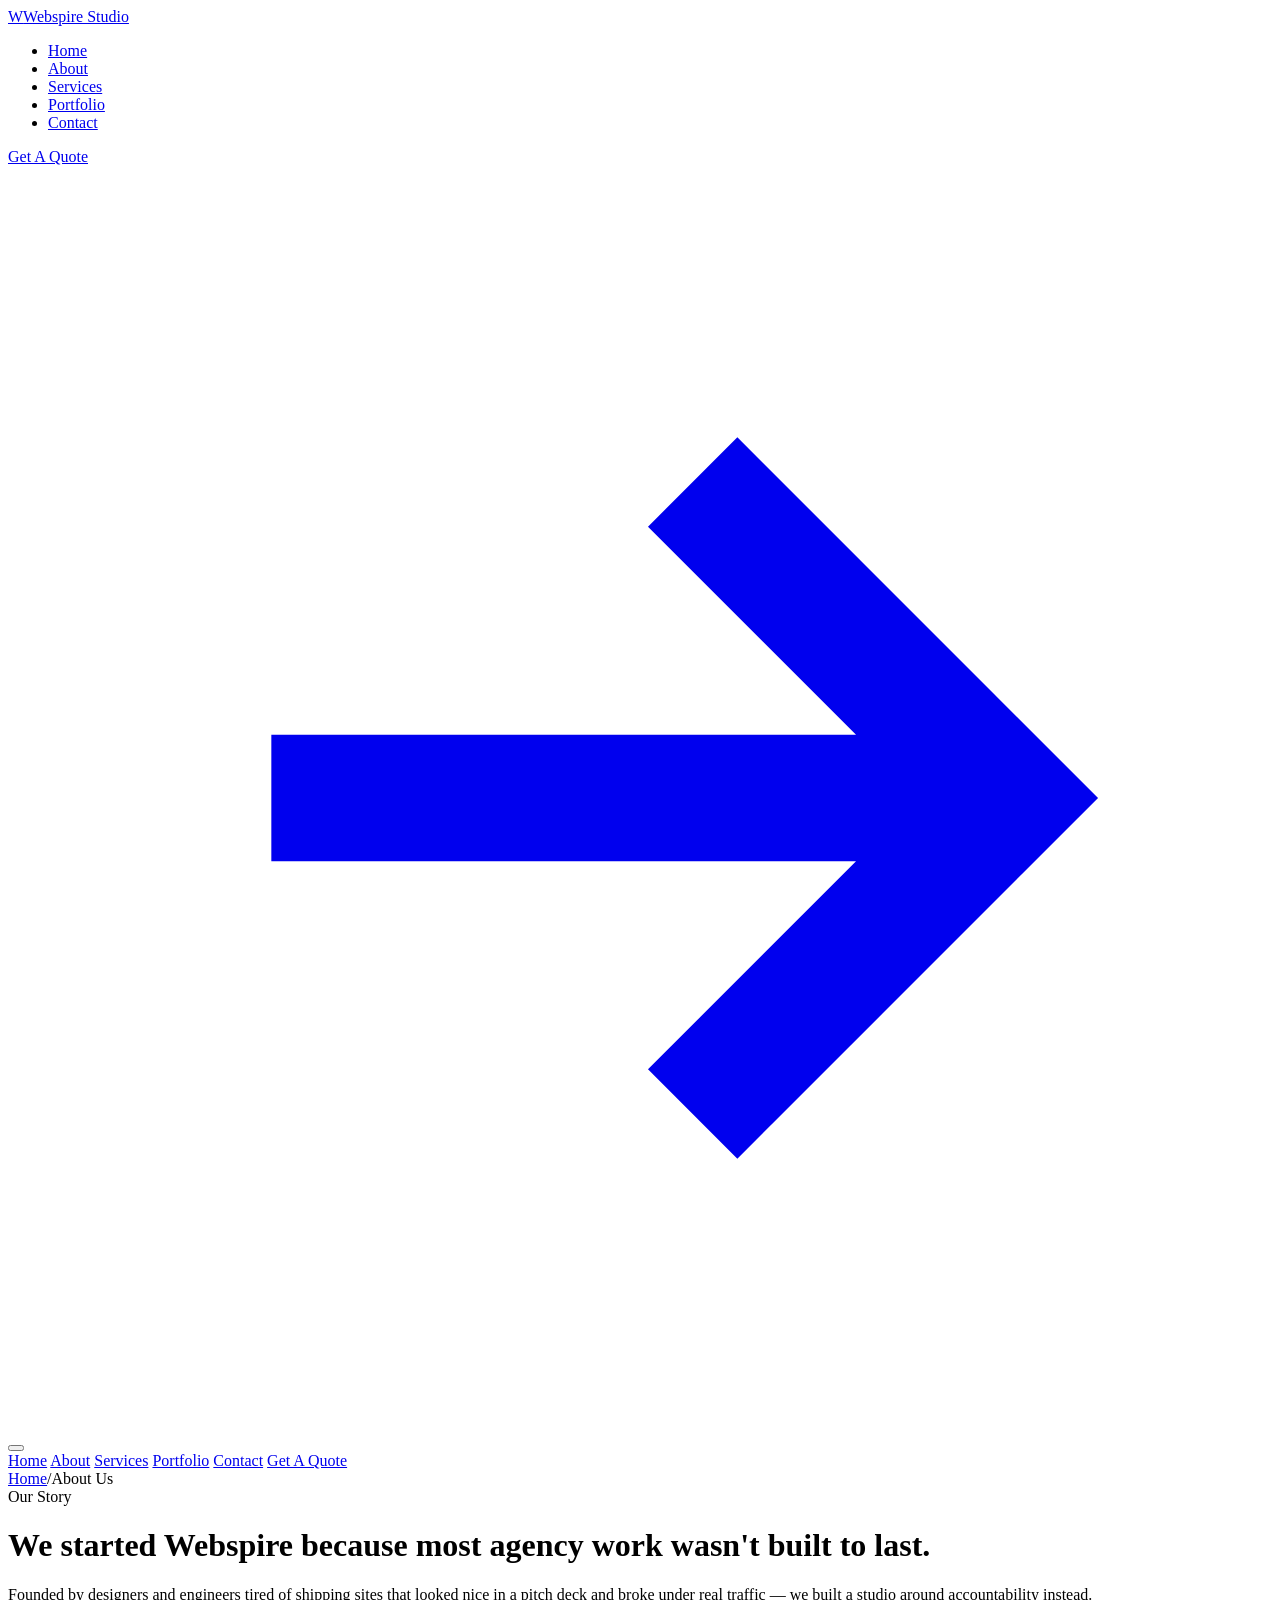
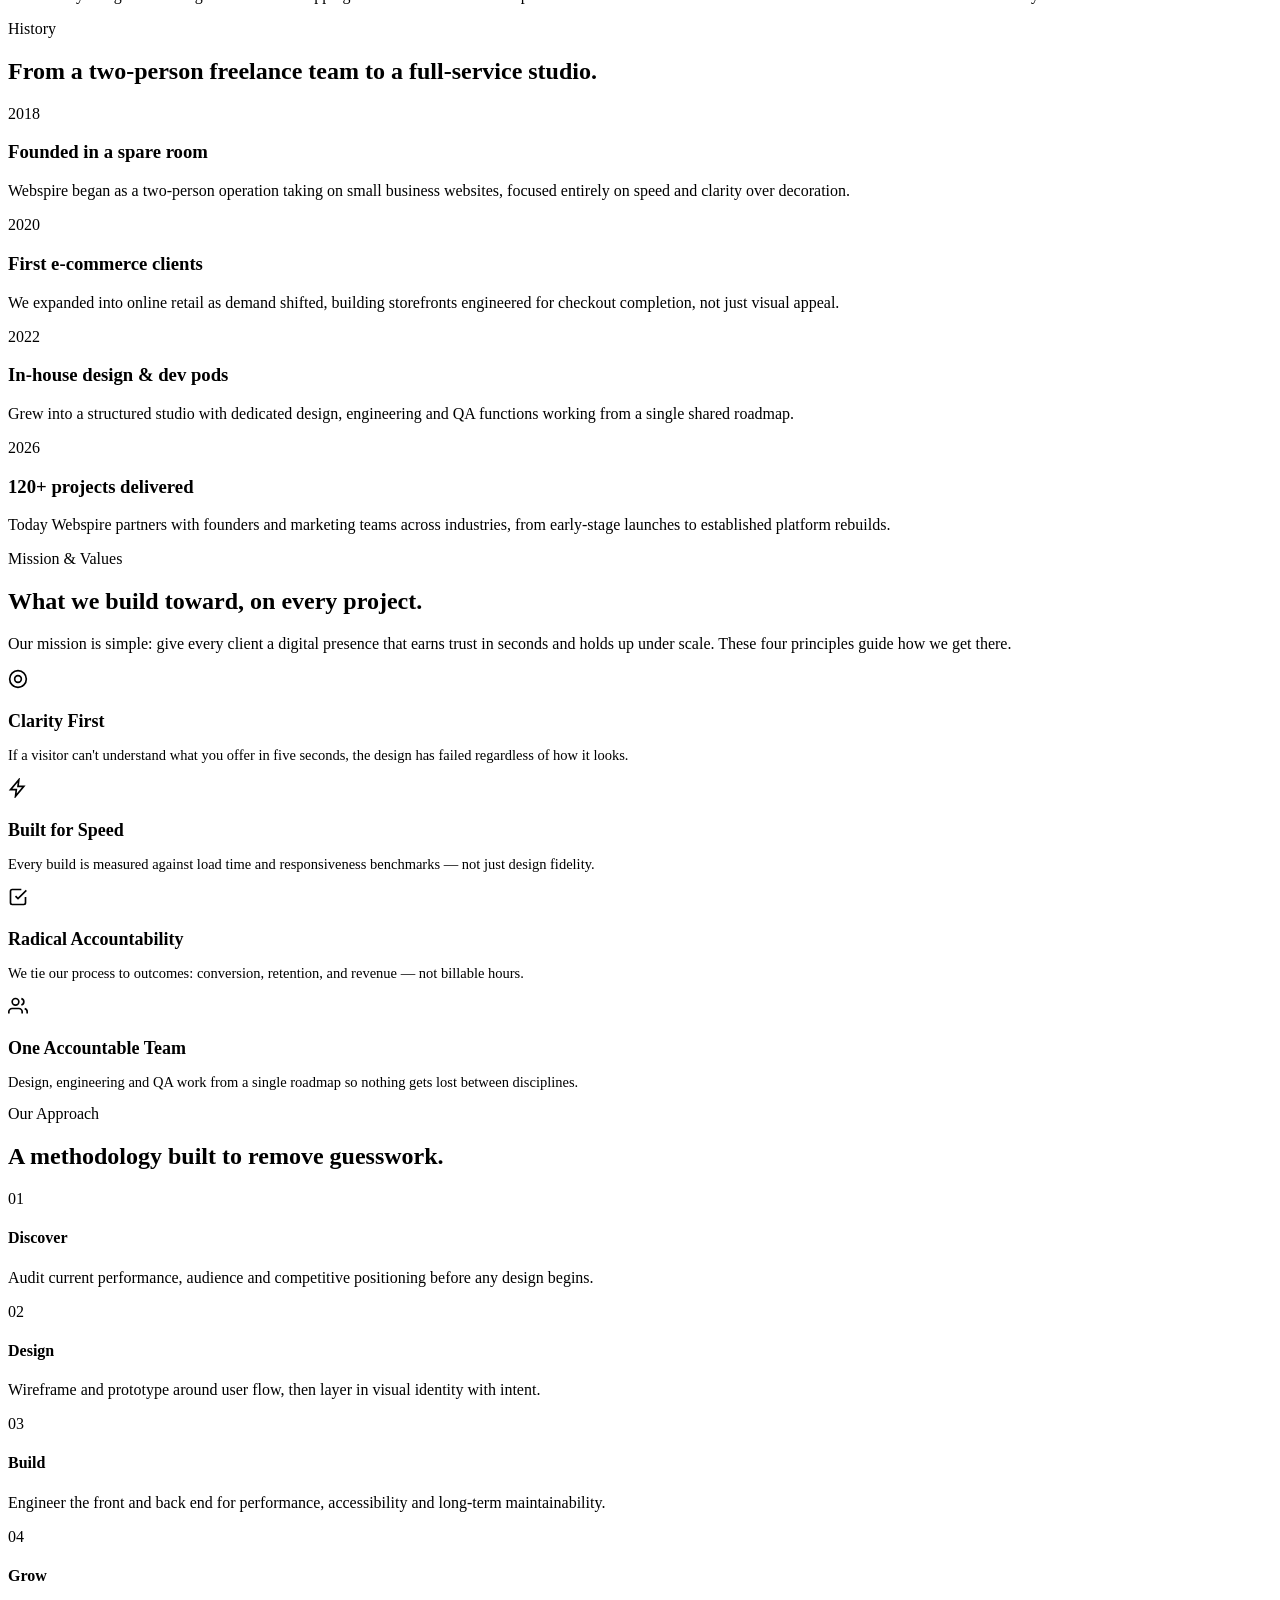
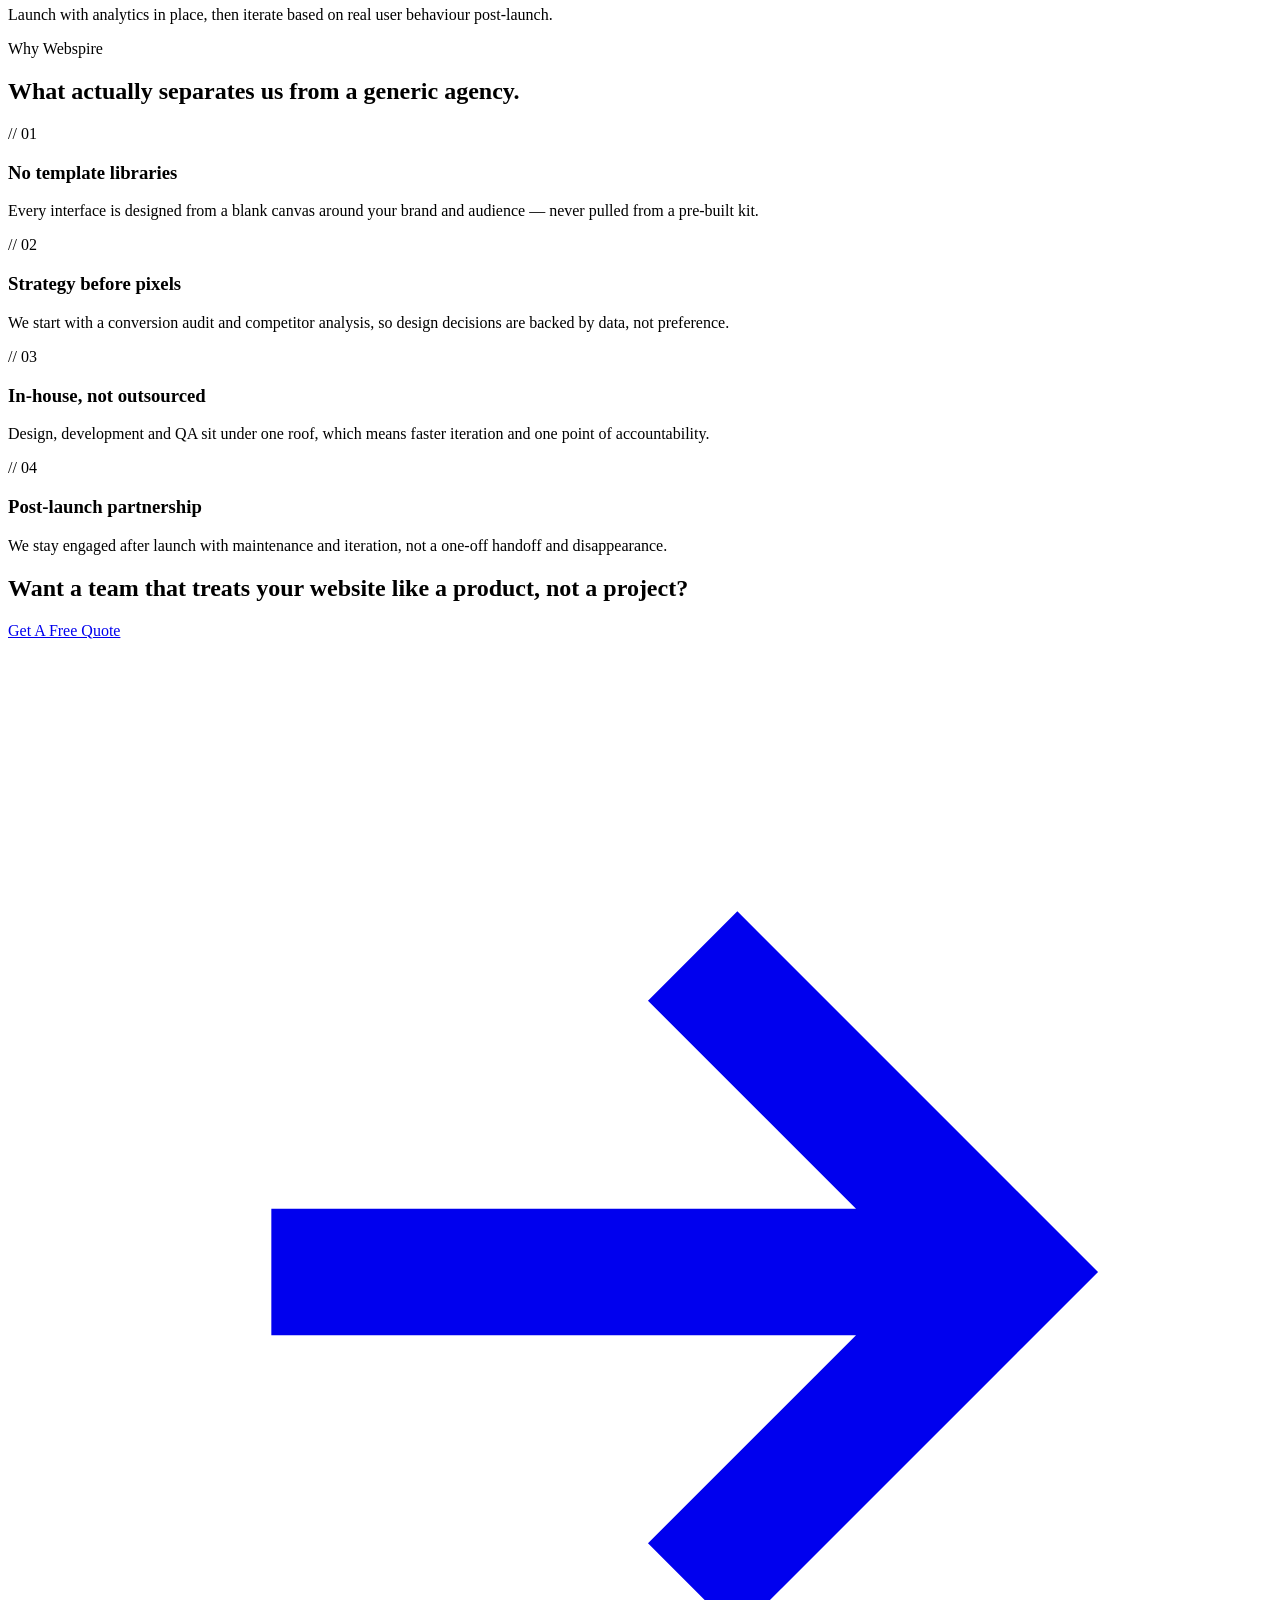
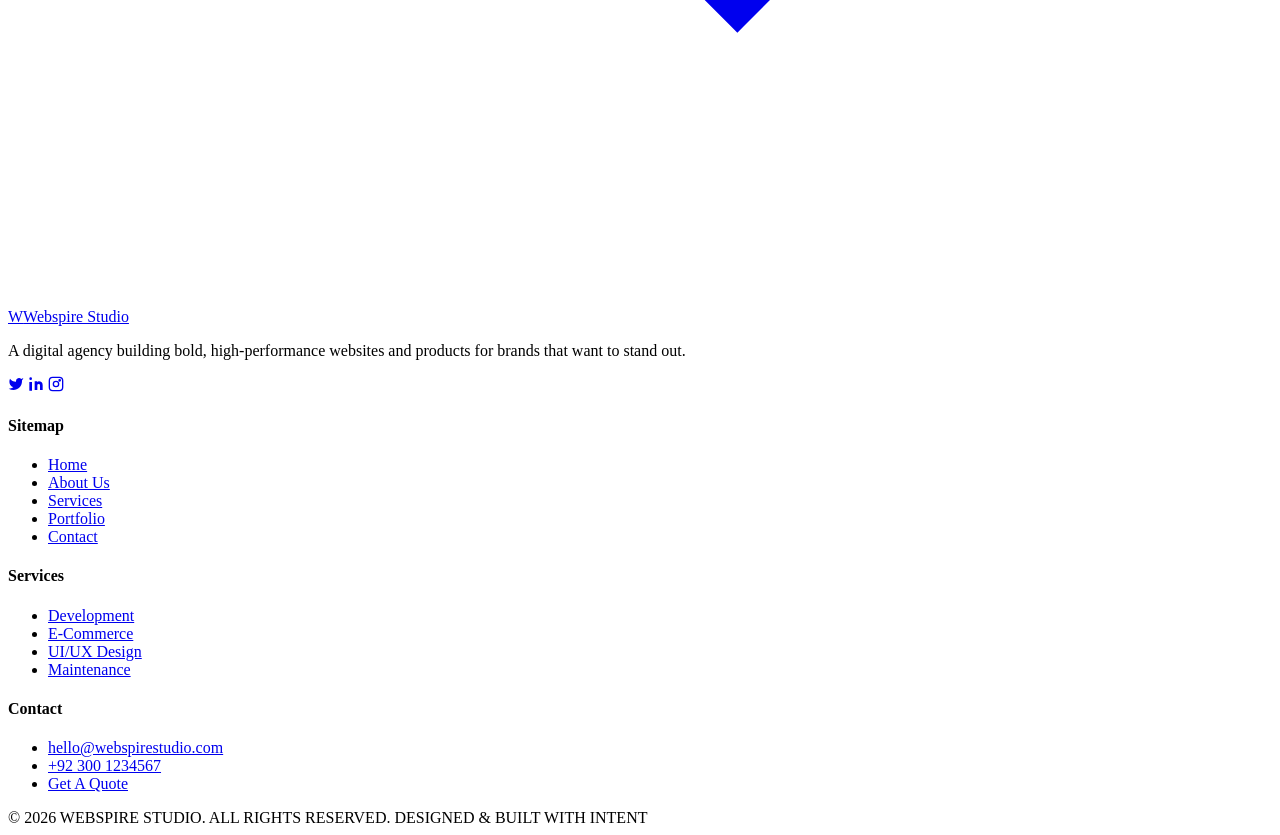
==== about.html @ f2e7e2a7 "Add files via upload" ====
<!DOCTYPE html>
<html lang="en">
<head>
<meta charset="UTF-8">
<meta name="viewport" content="width=device-width, initial-scale=1.0">
<title>About Us — Webspire Studio</title>
<meta name="description" content="Learn about Webspire Studio's story, mission, values and what sets our digital agency apart.">
<link rel="preconnect" href="https://fonts.googleapis.com">
<link rel="preconnect" href="https://fonts.gstatic.com" crossorigin>
<link href="https://fonts.googleapis.com/css2?family=Unbounded:wght@400;500;600;700;800&family=Plus+Jakarta+Sans:wght@400;500;600;700;800&family=Space+Mono:wght@400;700&display=swap" rel="stylesheet">
<link rel="stylesheet" href="assets/style.css">
</head>
<body>
<div class="scroll-progress"></div>

<nav class="nav">
  <div class="container">
    <a href="index.html" class="brand"><span class="mark">W</span>Webspire Studio</a>
    <ul class="nav-links">
      <li><a href="index.html">Home</a></li>
      <li><a href="about.html">About</a></li>
      <li><a href="services.html">Services</a></li>
      <li><a href="portfolio.html">Portfolio</a></li>
      <li><a href="contact.html">Contact</a></li>
    </ul>
    <div class="nav-cta">
      <a href="contact.html" class="btn btn-primary">Get A Quote
        <svg viewBox="0 0 24 24" fill="none" stroke="currentColor" stroke-width="2.4"><path d="M5 12h14M13 6l6 6-6 6"/></svg>
      </a>
      <button class="nav-toggle" aria-label="Menu"><span></span><span></span><span></span></button>
    </div>
  </div>
  <div class="mobile-menu">
    <a href="index.html">Home</a>
    <a href="about.html">About</a>
    <a href="services.html">Services</a>
    <a href="portfolio.html">Portfolio</a>
    <a href="contact.html">Contact</a>
    <a href="contact.html" class="btn btn-primary btn-block">Get A Quote</a>
  </div>
</nav>

<header class="page-hero">
  <div class="grid-bg"></div>
  <div class="container">
    <div class="breadcrumb"><a href="index.html">Home</a><span class="sep">/</span><span class="cur">About Us</span></div>
    <span class="eyebrow">Our Story</span>
    <h1>We started Webspire because most agency work wasn't built to last.</h1>
    <p class="lede">Founded by designers and engineers tired of shipping sites that looked nice in a pitch deck and broke under real traffic — we built a studio around accountability instead.</p>
  </div>
</header>

<!-- History -->
<section>
  <div class="container">
    <div class="section-head reveal">
      <span class="eyebrow">History</span>
      <h2>From a two-person freelance team to a full-service studio.</h2>
    </div>
    <div class="timeline">
      <div class="tl-item reveal">
        <div class="tl-year">2018</div>
        <div><h3>Founded in a spare room</h3><p>Webspire began as a two-person operation taking on small business websites, focused entirely on speed and clarity over decoration.</p></div>
      </div>
      <div class="tl-item reveal">
        <div class="tl-year">2020</div>
        <div><h3>First e-commerce clients</h3><p>We expanded into online retail as demand shifted, building storefronts engineered for checkout completion, not just visual appeal.</p></div>
      </div>
      <div class="tl-item reveal">
        <div class="tl-year">2022</div>
        <div><h3>In-house design & dev pods</h3><p>Grew into a structured studio with dedicated design, engineering and QA functions working from a single shared roadmap.</p></div>
      </div>
      <div class="tl-item reveal">
        <div class="tl-year">2026</div>
        <div><h3>120+ projects delivered</h3><p>Today Webspire partners with founders and marketing teams across industries, from early-stage launches to established platform rebuilds.</p></div>
      </div>
    </div>
  </div>
</section>

<!-- Mission & values -->
<section style="background:var(--void);border-top:1px solid var(--line);border-bottom:1px solid var(--line);">
  <div class="container">
    <div class="section-head reveal">
      <span class="eyebrow">Mission &amp; Values</span>
      <h2>What we build toward, on every project.</h2>
      <p>Our mission is simple: give every client a digital presence that earns trust in seconds and holds up under scale. These four principles guide how we get there.</p>
    </div>
    <div class="value-row reveal-stagger">
      <div class="value-card reveal" style="--i:0">
        <div class="feature-icon"><svg width="20" height="20" viewBox="0 0 24 24" fill="none" stroke="currentColor" stroke-width="2"><circle cx="12" cy="12" r="10"/><circle cx="12" cy="12" r="4"/></svg></div>
        <h3 style="font-size:18px;margin-bottom:10px;">Clarity First</h3>
        <p style="color:var(--mist);font-size:14.5px;">If a visitor can't understand what you offer in five seconds, the design has failed regardless of how it looks.</p>
      </div>
      <div class="value-card reveal" style="--i:1">
        <div class="feature-icon"><svg width="20" height="20" viewBox="0 0 24 24" fill="none" stroke="currentColor" stroke-width="2"><path d="M13 2L3 14h7l-1 8 10-12h-7l1-8z"/></svg></div>
        <h3 style="font-size:18px;margin-bottom:10px;">Built for Speed</h3>
        <p style="color:var(--mist);font-size:14.5px;">Every build is measured against load time and responsiveness benchmarks — not just design fidelity.</p>
      </div>
      <div class="value-card reveal" style="--i:2">
        <div class="feature-icon"><svg width="20" height="20" viewBox="0 0 24 24" fill="none" stroke="currentColor" stroke-width="2"><path d="M9 11l3 3L22 4"/><path d="M21 12v7a2 2 0 01-2 2H5a2 2 0 01-2-2V5a2 2 0 012-2h11"/></svg></div>
        <h3 style="font-size:18px;margin-bottom:10px;">Radical Accountability</h3>
        <p style="color:var(--mist);font-size:14.5px;">We tie our process to outcomes: conversion, retention, and revenue — not billable hours.</p>
      </div>
      <div class="value-card reveal" style="--i:3">
        <div class="feature-icon"><svg width="20" height="20" viewBox="0 0 24 24" fill="none" stroke="currentColor" stroke-width="2"><path d="M17 21v-2a4 4 0 00-4-4H5a4 4 0 00-4 4v2"/><circle cx="9" cy="7" r="4"/><path d="M23 21v-2a4 4 0 00-3-3.87M16 3.13a4 4 0 010 7.75"/></svg></div>
        <h3 style="font-size:18px;margin-bottom:10px;">One Accountable Team</h3>
        <p style="color:var(--mist);font-size:14.5px;">Design, engineering and QA work from a single roadmap so nothing gets lost between disciplines.</p>
      </div>
    </div>
  </div>
</section>

<!-- Working approach -->
<section>
  <div class="container">
    <div class="section-head reveal">
      <span class="eyebrow">Our Approach</span>
      <h2>A methodology built to remove guesswork.</h2>
    </div>
    <div class="process-row reveal-stagger">
      <div class="process-cell reveal" style="--i:0"><span class="num">01</span><h4>Discover</h4><p>Audit current performance, audience and competitive positioning before any design begins.</p></div>
      <div class="process-cell reveal" style="--i:1"><span class="num">02</span><h4>Design</h4><p>Wireframe and prototype around user flow, then layer in visual identity with intent.</p></div>
      <div class="process-cell reveal" style="--i:2"><span class="num">03</span><h4>Build</h4><p>Engineer the front and back end for performance, accessibility and long-term maintainability.</p></div>
      <div class="process-cell reveal" style="--i:3"><span class="num">04</span><h4>Grow</h4><p>Launch with analytics in place, then iterate based on real user behaviour post-launch.</p></div>
    </div>
  </div>
</section>

<!-- USPs -->
<section style="background:var(--void);border-top:1px solid var(--line);">
  <div class="container">
    <div class="section-head reveal">
      <span class="eyebrow">Why Webspire</span>
      <h2>What actually separates us from a generic agency.</h2>
    </div>
    <div class="usp-row reveal">
      <div class="usp-cell"><span class="num mono">// 01</span><h3>No template libraries</h3><p>Every interface is designed from a blank canvas around your brand and audience — never pulled from a pre-built kit.</p></div>
      <div class="usp-cell"><span class="num mono">// 02</span><h3>Strategy before pixels</h3><p>We start with a conversion audit and competitor analysis, so design decisions are backed by data, not preference.</p></div>
      <div class="usp-cell"><span class="num mono">// 03</span><h3>In-house, not outsourced</h3><p>Design, development and QA sit under one roof, which means faster iteration and one point of accountability.</p></div>
      <div class="usp-cell"><span class="num mono">// 04</span><h3>Post-launch partnership</h3><p>We stay engaged after launch with maintenance and iteration, not a one-off handoff and disappearance.</p></div>
    </div>
  </div>
</section>

<!-- CTA -->
<section class="cta-band">
  <div class="grid-bg"></div>
  <div class="container cta-inner">
    <h2>Want a team that treats your website like a product, not a project?</h2>
    <a href="contact.html" class="btn btn-dark">Get A Free Quote
      <svg viewBox="0 0 24 24" fill="none" stroke="currentColor" stroke-width="2.4"><path d="M5 12h14M13 6l6 6-6 6"/></svg>
    </a>
  </div>
</section>

<footer>
  <div class="container">
    <div class="footer-top">
      <div class="footer-brand">
        <a href="index.html" class="brand"><span class="mark">W</span>Webspire Studio</a>
        <p>A digital agency building bold, high-performance websites and products for brands that want to stand out.</p>
        <div class="footer-social">
          <a href="#" aria-label="Twitter"><svg width="16" height="16" viewBox="0 0 24 24" fill="currentColor"><path d="M23 3a10.9 10.9 0 01-3.14 1.53 4.48 4.48 0 00-7.86 3v1A10.66 10.66 0 013 4s-4 9 5 13a11.64 11.64 0 01-7 2c9 5 20 0 20-11.5a4.5 4.5 0 00-.08-.83A7.72 7.72 0 0023 3z"/></svg></a>
          <a href="#" aria-label="LinkedIn"><svg width="16" height="16" viewBox="0 0 24 24" fill="currentColor"><path d="M16 8a6 6 0 016 6v7h-4v-7a2 2 0 00-2-2 2 2 0 00-2 2v7h-4V8h4v1.5A5 5 0 0116 8zM2 9h4v13H2zM4 6a2 2 0 100-4 2 2 0 000 4z"/></svg></a>
          <a href="#" aria-label="Instagram"><svg width="16" height="16" viewBox="0 0 24 24" fill="none" stroke="currentColor" stroke-width="2"><rect x="2" y="2" width="20" height="20" rx="5"/><circle cx="12" cy="12" r="4"/><circle cx="17.5" cy="6.5" r="1"/></svg></a>
        </div>
      </div>
      <div class="footer-col">
        <h4>Sitemap</h4>
        <ul>
          <li><a href="index.html">Home</a></li>
          <li><a href="about.html">About Us</a></li>
          <li><a href="services.html">Services</a></li>
          <li><a href="portfolio.html">Portfolio</a></li>
          <li><a href="contact.html">Contact</a></li>
        </ul>
      </div>
      <div class="footer-col">
        <h4>Services</h4>
        <ul>
          <li><a href="services.html">Development</a></li>
          <li><a href="services.html">E-Commerce</a></li>
          <li><a href="services.html">UI/UX Design</a></li>
          <li><a href="services.html">Maintenance</a></li>
        </ul>
      </div>
      <div class="footer-col">
        <h4>Contact</h4>
        <ul>
          <li><a href="mailto:hello@webspirestudio.com">hello@webspirestudio.com</a></li>
          <li><a href="tel:+923001234567">+92 300 1234567</a></li>
          <li><a href="contact.html">Get A Quote</a></li>
        </ul>
      </div>
    </div>
    <div class="footer-bottom">
      <span>© 2026 WEBSPIRE STUDIO. ALL RIGHTS RESERVED.</span>
      <span>DESIGNED &amp; BUILT WITH INTENT</span>
    </div>
  </div>
</footer>

<script src="assets/main.js"></script>
</body>
</html>
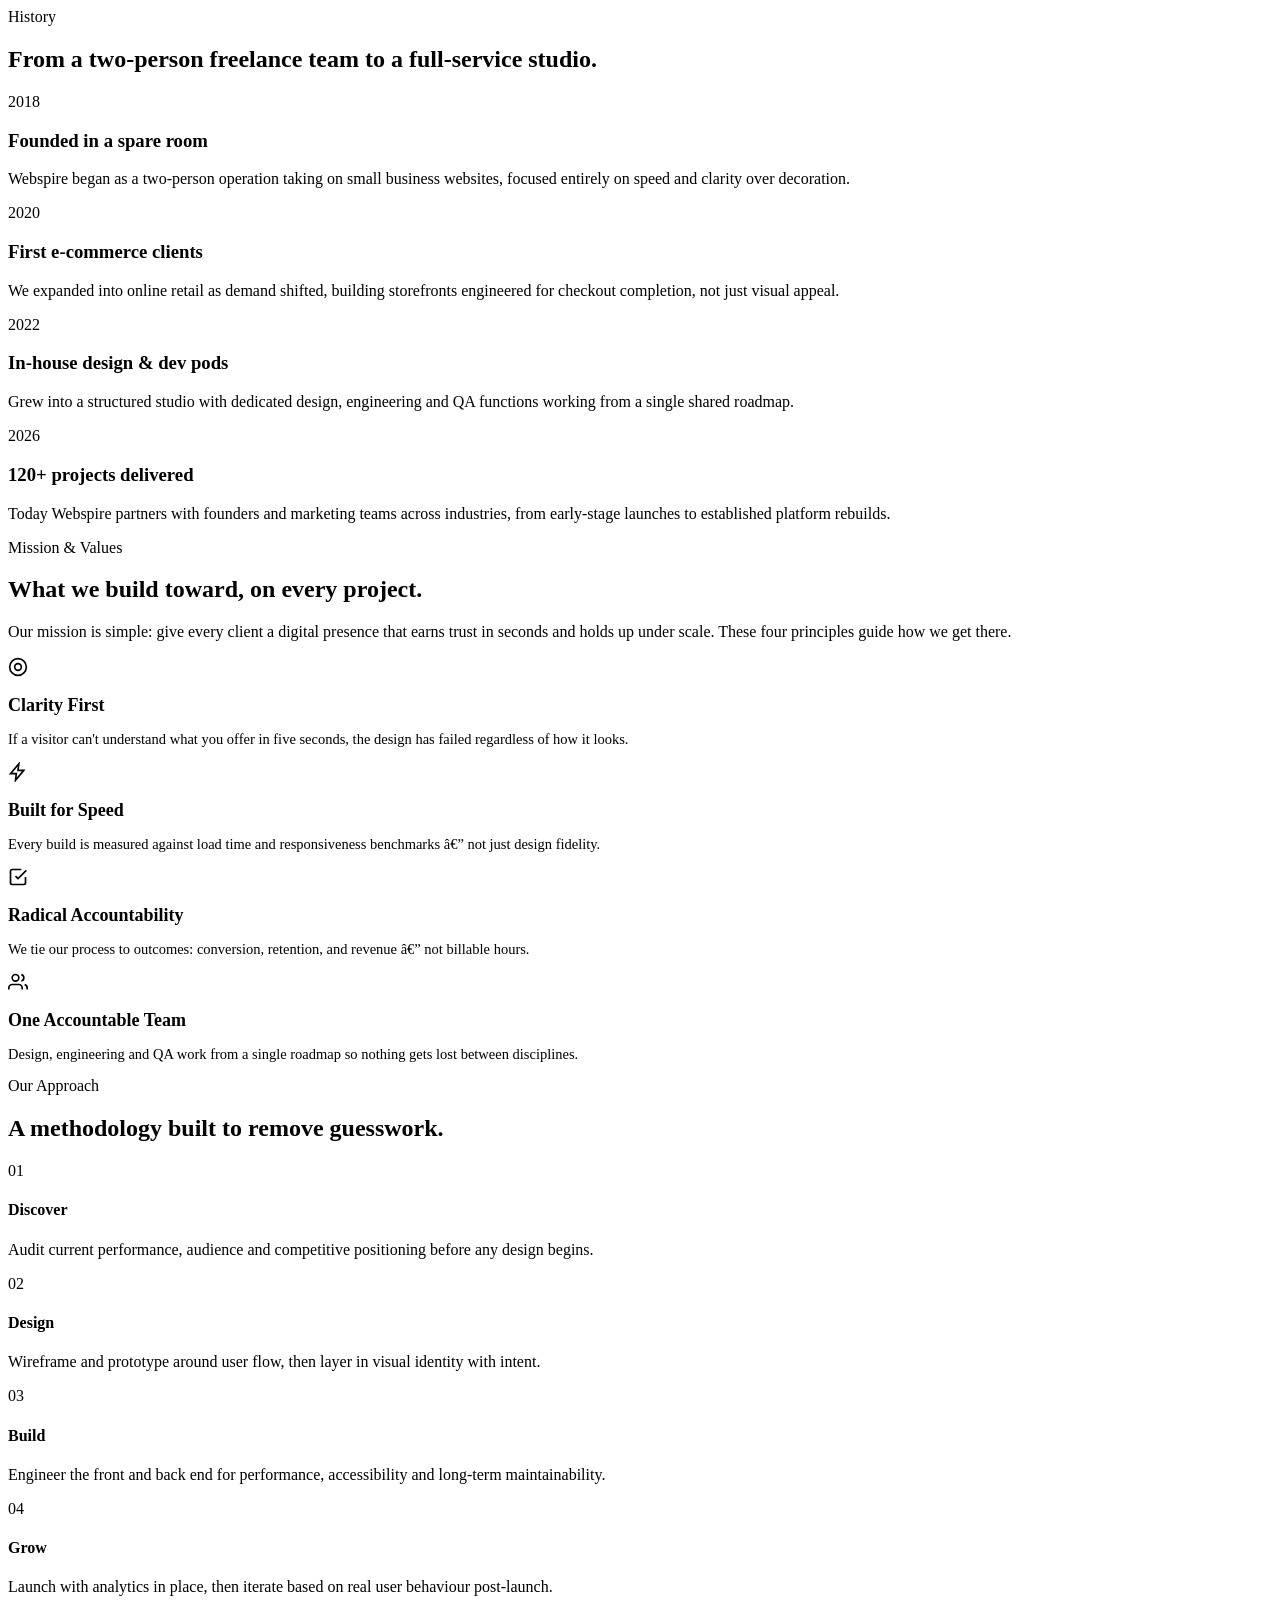
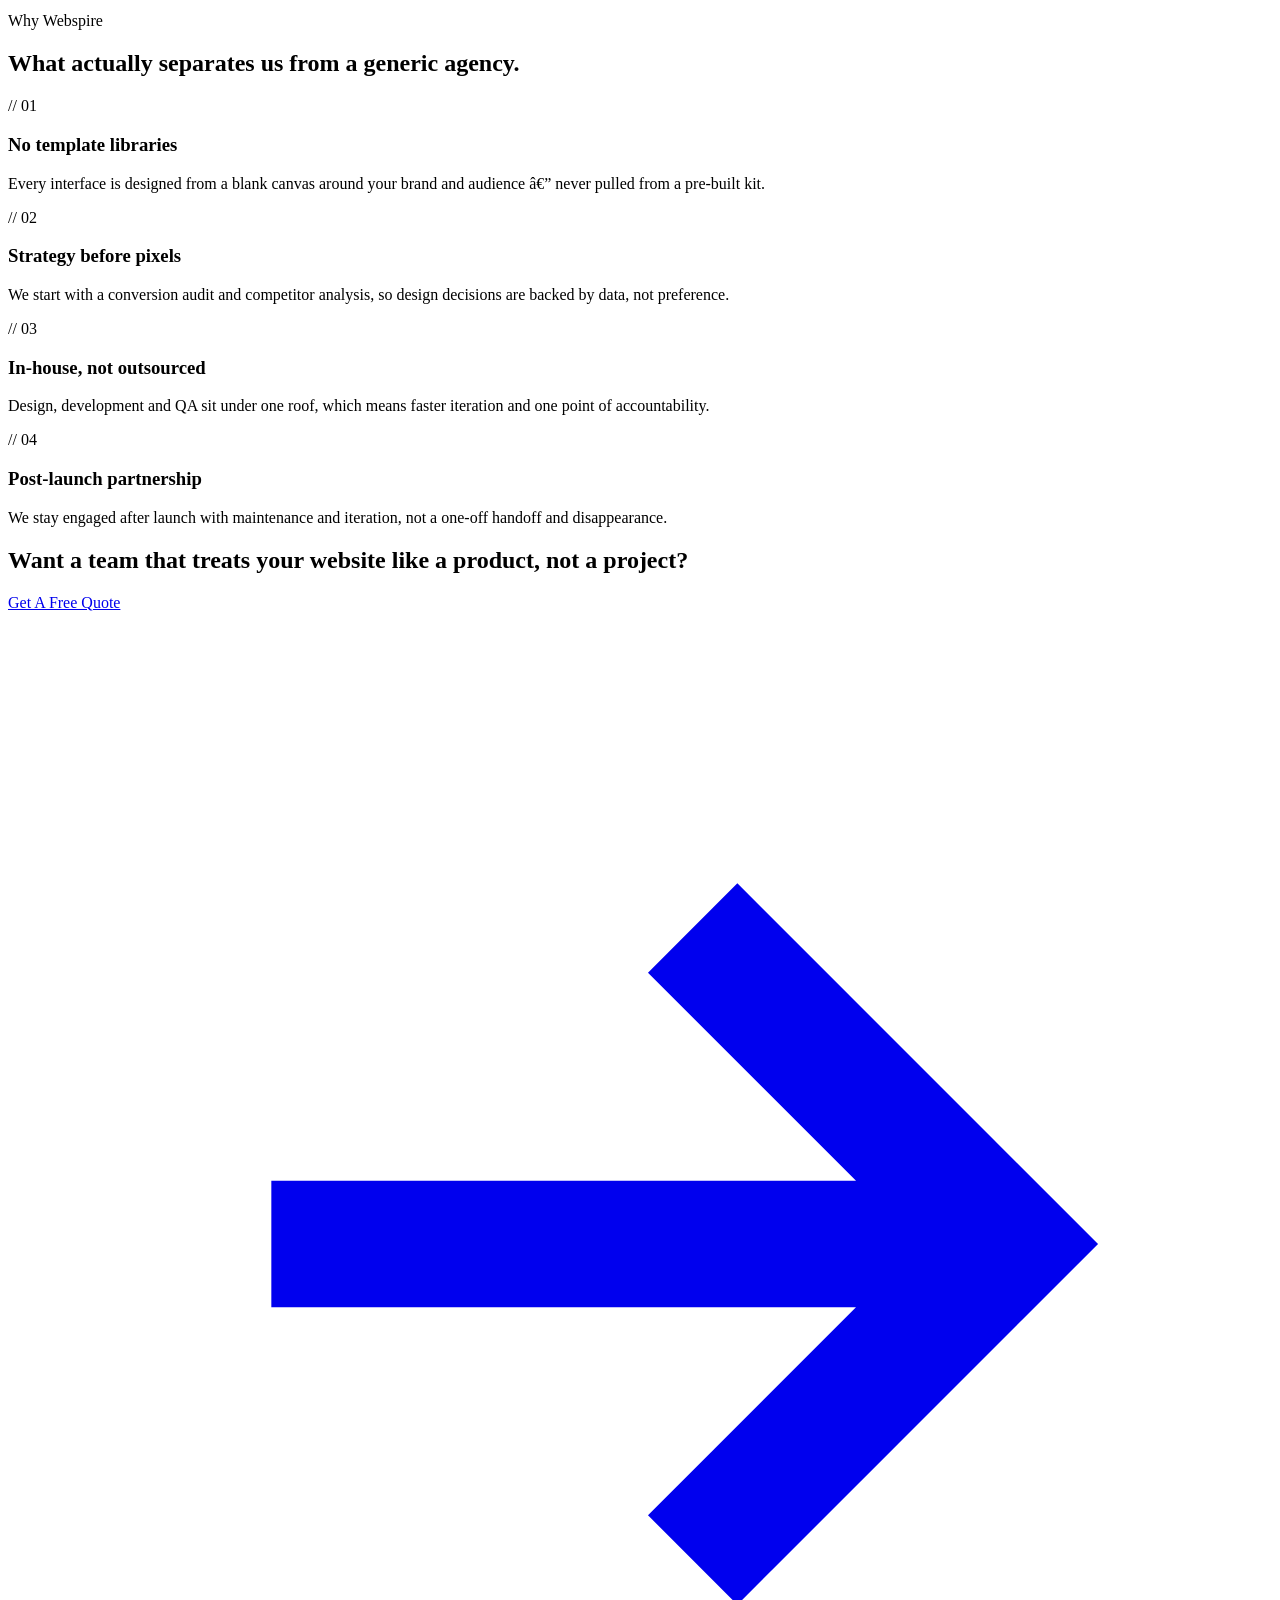
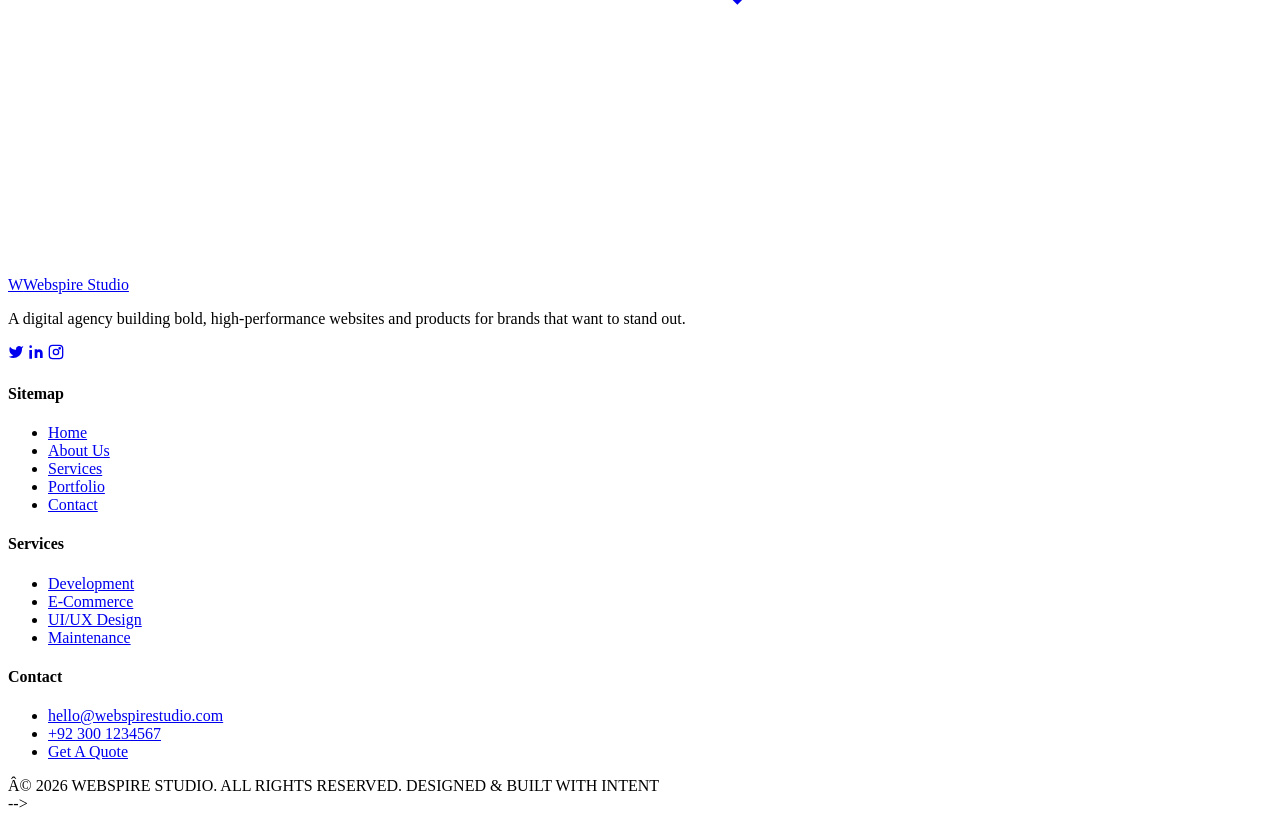
==== commit 12e757b3: "Comment out DOCTYPE declaration in about.html" ====
--- a/about.html
+++ b/about.html
@@ -1,4 +1,4 @@
-<!DOCTYPE html>
+<!-- <!DOCTYPE html>
 <html lang="en">
 <head>
 <meta charset="UTF-8">
@@ -203,4 +203,4 @@
 
 <script src="assets/main.js"></script>
 </body>
-</html>+</html> -->
--- a/assets/style.css
+++ b/assets/style.css
@@ -0,0 +1,575 @@
+/* =========================================================
+   WEBSPIRE STUDIO — Design tokens v2
+   Palette: Black #111111 / Dark Gray #2D2D2D / Lime #A3E635 / White / Light Gray #F5F5F5
+   Direction: glass surfaces, ambient glow, restrained premium motion
+   Type: Unbounded (display) + Plus Jakarta Sans (body) + Space Mono (utility)
+   ========================================================= */
+:root{
+  --void:#0a0a0b;
+  --ink:#111111;
+  --charcoal:#2d2d2d;
+  --charcoal-2:#1b1b1c;
+  --lime:#a3e635;
+  --lime-dim:#87c22a;
+  --lime-glow:rgba(163,230,53,.45);
+  --white:#ffffff;
+  --fog:#f5f5f5;
+
+  --mist:rgba(245,245,245,.62);
+  --mist-dim:rgba(245,245,245,.36);
+  --line:rgba(245,245,245,.09);
+  --line-strong:rgba(245,245,245,.18);
+
+  --glass:rgba(245,245,245,.045);
+  --glass-hover:rgba(245,245,245,.075);
+  --glass-border:rgba(245,245,245,.12);
+  --glass-border-hover:rgba(245,245,245,.22);
+  --blur:blur(18px);
+
+  --font-display:'Unbounded', 'Sora', sans-serif;
+  --font-body:'Plus Jakarta Sans', sans-serif;
+  --font-mono:'Space Mono', monospace;
+
+  --container:min(1760px, 94vw);
+  --ease:cubic-bezier(.16,.84,.44,1);
+  --ease-spring:cubic-bezier(.34,1.56,.64,1);
+}
+
+*,*::before,*::after{box-sizing:border-box;}
+html{scroll-behavior:smooth;max-width:100%;overflow-x:hidden;}
+@media (prefers-reduced-motion: reduce){
+  html{scroll-behavior:auto;}
+  *,*::before,*::after{animation-duration:.001ms !important;animation-iteration-count:1 !important;transition-duration:.001ms !important;scroll-behavior:auto !important;}
+}
+
+body{
+  margin:0;
+  width:100%;
+  max-width:100%;
+  background:var(--ink);
+  color:var(--white);
+  font-family:var(--font-body);
+  font-size:16px;
+  line-height:1.6;
+  -webkit-font-smoothing:antialiased;
+  overflow-x:hidden;
+  position:relative;
+  word-wrap:break-word;
+  overflow-wrap:break-word;
+}
+
+img,svg,video{max-width:100%;}
+img{display:block;}
+a{color:inherit;text-decoration:none;}
+ul{margin:0;padding:0;list-style:none;}
+button{font-family:inherit;cursor:pointer;}
+h1,h2,h3,h4{font-family:var(--font-display);margin:0;line-height:1.08;letter-spacing:-0.01em;font-weight:600;}
+p{margin:0;}
+
+::selection{background:var(--lime);color:var(--ink);}
+:focus-visible{outline:2px solid var(--lime);outline-offset:3px;}
+
+.container{width:100%;max-width:var(--container);margin:0 auto;padding:0 32px;box-sizing:border-box;}
+.mono{font-family:var(--font-mono);}
+.text-lime{color:var(--lime);}
+.text-mist{color:var(--mist);}
+
+/* ---------- Scroll progress ---------- */
+.scroll-progress{
+  position:fixed;top:0;left:0;height:2.5px;width:0%;
+  background:linear-gradient(90deg,var(--lime-dim),var(--lime));
+  z-index:2000;
+  box-shadow:0 0 12px 1px var(--lime-glow);
+  transition:width .08s linear;
+}
+
+/* ---------- Eyebrow ---------- */
+.eyebrow{
+  display:inline-flex;align-items:center;gap:10px;
+  font-family:var(--font-mono);font-size:12.5px;letter-spacing:.14em;text-transform:uppercase;
+  color:var(--lime);margin-bottom:18px;
+}
+.eyebrow::before{
+  content:'';width:7px;height:7px;background:var(--lime);
+  box-shadow:0 0 10px 2px var(--lime-glow);display:inline-block;
+  animation:blink 1.6s ease-in-out infinite;
+}
+@keyframes blink{0%,100%{opacity:1;}50%{opacity:.25;}}
+
+/* ---------- Buttons ---------- */
+.btn{
+  position:relative;
+  display:inline-flex;align-items:center;justify-content:center;gap:10px;
+  padding:16px 28px;font-family:var(--font-body);font-weight:700;font-size:14.5px;letter-spacing:.01em;
+  border:1px solid transparent;overflow:hidden;isolation:isolate;
+  clip-path:polygon(0 0,calc(100% - 14px) 0,100% 14px,100% 100%,14px 100%,0 calc(100% - 14px));
+  transition:transform .4s var(--ease-spring),background .3s ease,color .3s ease,box-shadow .35s ease,border-color .3s ease;
+  will-change:transform;
+}
+.btn svg{width:16px;height:16px;transition:transform .35s var(--ease);position:relative;z-index:1;}
+.btn span{position:relative;z-index:1;}
+.btn::before{
+  content:'';position:absolute;inset:0;z-index:-1;
+  background:linear-gradient(120deg, transparent 20%, rgba(255,255,255,.35) 50%, transparent 80%);
+  transform:translateX(-120%);
+  transition:transform .7s var(--ease);
+}
+.btn:hover::before{transform:translateX(120%);}
+
+.btn-primary{background:var(--lime);color:var(--ink);}
+.btn-primary:hover{box-shadow:0 8px 30px -6px var(--lime-glow), 0 0 0 1px var(--lime);}
+.btn-primary:hover svg{transform:translate(3px,-3px);}
+
+.btn-outline{
+  background:var(--glass);color:var(--white);border:1px solid var(--glass-border);
+  backdrop-filter:var(--blur);-webkit-backdrop-filter:var(--blur);
+}
+.btn-outline:hover{border-color:var(--lime);color:var(--lime);background:rgba(163,230,53,.06);box-shadow:0 8px 30px -10px var(--lime-glow);}
+
+.btn-ghost{background:transparent;color:var(--white);padding:16px 6px;clip-path:none;border-bottom:1px solid var(--line-strong);}
+.btn-ghost:hover{color:var(--lime);border-color:var(--lime);gap:16px;}
+.btn-block{width:100%;}
+
+/* dark button used on lime CTA band */
+.btn-dark{background:var(--ink);color:var(--white);}
+.btn-dark:hover{box-shadow:0 8px 30px -8px rgba(0,0,0,.5);background:var(--charcoal-2);}
+
+/* ---------- Navbar ---------- */
+.nav{
+  position:fixed;top:0;left:0;right:0;z-index:1000;
+  padding:22px 0;
+  transition:padding .35s var(--ease),background .35s ease,border-color .35s ease;
+  border-bottom:1px solid transparent;
+}
+.nav.is-scrolled{
+  padding:14px 0;
+  border-bottom:1px solid var(--line);
+}
+/* Backdrop blur is applied via a pseudo-element rather than directly on .nav,
+   because a backdrop-filter on .nav would make .nav a new containing block
+   for its fixed-position descendants (e.g. .mobile-menu), which broke the
+   mobile menu's full-screen positioning once the page was scrolled. */
+.nav.is-scrolled::before{
+  content:'';
+  position:absolute;
+  inset:0;
+  z-index:-1;
+  background:rgba(10,10,11,0.72);
+  backdrop-filter:blur(20px) saturate(140%);-webkit-backdrop-filter:blur(20px) saturate(140%);
+}
+.nav .container{display:flex;align-items:center;justify-content:space-between;gap:24px;}
+.brand{display:flex;align-items:center;gap:10px;font-family:var(--font-display);font-size:19px;font-weight:600;letter-spacing:-.01em;}
+.brand .mark{
+  width:34px;height:34px;background:var(--lime);
+  display:flex;align-items:center;justify-content:center;
+  clip-path:polygon(0 0,100% 0,100% 70%,70% 100%,0 100%);
+  color:var(--ink);font-weight:800;font-size:16px;
+  transition:transform .4s var(--ease-spring);
+}
+.brand:hover .mark{transform:rotate(-8deg) scale(1.08);}
+.nav-links{display:flex;align-items:center;gap:38px;}
+.nav-links a{font-size:14.5px;font-weight:500;color:var(--mist);position:relative;padding:4px 0;transition:color .25s ease;}
+.nav-links a::after{content:'';position:absolute;left:0;bottom:0;height:1px;width:0;background:var(--lime);box-shadow:0 0 8px var(--lime-glow);transition:width .35s var(--ease);}
+.nav-links a:hover,.nav-links a.active{color:var(--white);}
+.nav-links a.active::after,.nav-links a:hover::after{width:100%;}
+.nav-cta{display:flex;align-items:center;gap:22px;}
+.nav-toggle{
+  display:none;width:40px;height:40px;border:1px solid var(--glass-border);background:var(--glass);
+  align-items:center;justify-content:center;flex-direction:column;gap:5px;
+  backdrop-filter:var(--blur);
+}
+.nav-toggle span{width:18px;height:1.5px;background:var(--white);transition:all .3s ease;}
+.nav-toggle.open span:nth-child(1){transform:translateY(6.5px) rotate(45deg);}
+.nav-toggle.open span:nth-child(2){opacity:0;}
+.nav-toggle.open span:nth-child(3){transform:translateY(-6.5px) rotate(-45deg);}
+
+/* mobile menu hidden by default at ALL breakpoints; only shown via media query below */
+.mobile-menu{display:none;}
+
+/* ---------- Sections ---------- */
+section{position:relative;padding:120px 0;}
+.section-tight{padding:80px 0;}
+.section-head{max-width:640px;margin-bottom:64px;}
+.section-head.center{margin-left:auto;margin-right:auto;text-align:center;}
+.section-head h2{font-size:clamp(30px,4vw,46px);}
+.section-head p{margin-top:18px;color:var(--mist);font-size:17px;}
+.divider{height:1px;background:var(--line);border:none;margin:0;}
+
+.grid-bg{
+  position:absolute;inset:0;
+  background-image:linear-gradient(var(--line) 1px, transparent 1px),linear-gradient(90deg, var(--line) 1px, transparent 1px);
+  background-size:64px 64px;
+  mask-image:radial-gradient(ellipse 80% 60% at 50% 0%, black 40%, transparent 90%);
+  pointer-events:none;
+}
+
+/* ---------- Hero w/ cursor spotlight ---------- */
+.hero{padding:180px 0 120px;position:relative;overflow:hidden;background:var(--ink);}
+.hero-spotlight{
+  position:absolute;inset:0;pointer-events:none;z-index:1;
+  background:radial-gradient(560px circle at var(--mx,50%) var(--my,20%), rgba(163,230,53,.10), transparent 70%);
+  transition:background .1s ease-out;
+}
+.hero-glow{
+  position:absolute;width:900px;height:900px;top:-420px;right:-320px;
+  background:radial-gradient(circle, rgba(45,45,45,.9) 0%, rgba(45,45,45,0) 68%);
+  filter:blur(10px);animation:drift 14s ease-in-out infinite alternate;pointer-events:none;
+}
+.hero-glow-2{
+  position:absolute;width:600px;height:600px;bottom:-320px;left:-260px;
+  background:radial-gradient(circle, rgba(163,230,53,.16) 0%, rgba(163,230,53,0) 70%);
+  filter:blur(10px);animation:drift 16s ease-in-out infinite alternate-reverse;pointer-events:none;
+}
+@keyframes drift{0%{transform:translate(0,0) scale(1);}100%{transform:translate(-40px,50px) scale(1.08);}}
+
+.hero-inner{position:relative;z-index:2;display:grid;grid-template-columns:minmax(0,1.15fr) minmax(0,.85fr);gap:60px;align-items:end;}
+.hero h1{font-size:clamp(40px,5.4vw,72px);}
+.hero h1 span{display:block;}
+.hero h1 .text-lime{
+  background:linear-gradient(95deg, var(--lime) 20%, #d4f57e 50%, var(--lime) 80%);
+  background-size:200% auto;-webkit-background-clip:text;background-clip:text;color:transparent;
+  animation:sheen 5s linear infinite;
+}
+@keyframes sheen{to{background-position:200% center;}}
+.hero-lede{margin-top:26px;font-size:18px;color:var(--mist);max-width:480px;}
+.hero-actions{display:flex;gap:16px;margin-top:42px;flex-wrap:wrap;}
+.hero-stats{display:flex;flex-direction:column;gap:26px;border-left:1px solid var(--line);padding-left:32px;}
+.hero-stat b{display:block;font-family:var(--font-display);font-size:34px;color:var(--lime);}
+.hero-stat span{font-size:13.5px;color:var(--mist);font-family:var(--font-mono);letter-spacing:.03em;}
+
+.hero-marquee{
+  margin-top:90px;border-top:1px solid var(--line);border-bottom:1px solid var(--line);
+  padding:22px 0;overflow:hidden;white-space:nowrap;position:relative;z-index:2;
+  -webkit-mask-image:linear-gradient(90deg,transparent,black 8%,black 92%,transparent);
+  mask-image:linear-gradient(90deg,transparent,black 8%,black 92%,transparent);
+}
+.hero-marquee .track{display:inline-flex;gap:60px;animation:scroll-left 26s linear infinite;}
+.hero-marquee span{font-family:var(--font-mono);font-size:13px;letter-spacing:.1em;color:var(--mist-dim);text-transform:uppercase;}
+@keyframes scroll-left{0%{transform:translateX(0);}100%{transform:translateX(-50%);}}
+
+/* ---------- Glass surface base (cards, panels) ---------- */
+.card,.plan,.testi-card,.value-card,.contact-info-card,.usp-cell,.process-cell{
+  background:var(--glass);
+  border:1px solid var(--glass-border);
+  backdrop-filter:var(--blur);-webkit-backdrop-filter:var(--blur);
+  transition:border-color .35s ease,transform .4s var(--ease),background .35s ease,box-shadow .4s ease;
+}
+
+/* ---------- Cards (bracket / cut-corner motif) ---------- */
+.card{
+  padding:34px;position:relative;
+  clip-path:polygon(0 0,calc(100% - 22px) 0,100% 22px,100% 100%,22px 100%,0 calc(100% - 22px));
+}
+.card:hover{border-color:var(--glass-border-hover);transform:translateY(-8px);background:var(--glass-hover);box-shadow:0 20px 50px -20px rgba(0,0,0,.6), 0 0 0 1px rgba(163,230,53,.08);}
+.card .num{font-family:var(--font-mono);color:var(--mist-dim);font-size:13px;}
+.feature-icon{
+  width:48px;height:48px;border:1px solid var(--glass-border);
+  display:flex;align-items:center;justify-content:center;margin-bottom:26px;color:var(--lime);
+  clip-path:polygon(0 0,100% 0,100% 70%,70% 100%,0 100%);
+  transition:transform .4s var(--ease-spring),box-shadow .4s ease;
+}
+.card:hover .feature-icon{transform:scale(1.08) rotate(-4deg);box-shadow:0 0 20px -4px var(--lime-glow);}
+.card h3{font-size:20px;margin-bottom:12px;}
+.card p{color:var(--mist);font-size:15px;}
+.grid-3{display:grid;grid-template-columns:repeat(3,minmax(0,1fr));gap:26px;}
+.grid-2{display:grid;grid-template-columns:repeat(2,minmax(0,1fr));gap:26px;}
+.grid-4{display:grid;grid-template-columns:repeat(4,minmax(0,1fr));gap:22px;}
+
+/* ---------- About overview (home) ---------- */
+.about-split{display:grid;grid-template-columns:minmax(0,.9fr) minmax(0,1.1fr);gap:70px;align-items:center;}
+.about-visual{
+  position:relative;aspect-ratio:1/1.05;background:var(--charcoal-2);border:1px solid var(--line);
+  clip-path:polygon(0 0,calc(100% - 36px) 0,100% 36px,100% 100%,36px 100%,0 calc(100% - 36px));
+  overflow:hidden;
+}
+.about-visual img{width:100%;height:100%;object-fit:cover;mix-blend-mode:luminosity;opacity:.85;transition:transform .8s var(--ease),opacity .4s ease;}
+.about-visual:hover img{transform:scale(1.05);opacity:1;}
+.about-visual .tag{
+  position:absolute;bottom:22px;left:22px;background:var(--lime);color:var(--ink);
+  padding:10px 16px;font-family:var(--font-mono);font-size:12px;letter-spacing:.08em;
+}
+.about-list{margin-top:30px;display:flex;flex-direction:column;gap:0;}
+.about-list li{display:flex;gap:18px;padding:20px 0;border-top:1px solid var(--line);align-items:flex-start;transition:padding-left .3s ease;}
+.about-list li:hover{padding-left:8px;}
+.about-list li:last-child{border-bottom:1px solid var(--line);}
+.about-list b{font-family:var(--font-mono);color:var(--lime);font-size:13px;padding-top:3px;}
+
+/* ---------- Pricing ---------- */
+.grid-pricing{display:grid;grid-template-columns:repeat(3,minmax(0,1fr));gap:24px;align-items:stretch;}
+.plan{
+  padding:38px 32px;display:flex;flex-direction:column;position:relative;
+  clip-path:polygon(0 0,calc(100% - 22px) 0,100% 22px,100% 100%,22px 100%,0 calc(100% - 22px));
+}
+.plan:hover{transform:translateY(-10px);border-color:var(--glass-border-hover);}
+.plan.featured{
+  background:linear-gradient(165deg, rgba(163,230,53,.09) 0%, rgba(245,245,245,.04) 100%);
+  border:1px solid rgba(163,230,53,.35);
+}
+.plan.featured::before{
+  content:'';position:absolute;inset:-1px;z-index:-1;opacity:.55;
+  background:conic-gradient(from var(--rot,0deg), transparent 0 60%, var(--lime) 75%, transparent 90%);
+  clip-path:polygon(0 0,calc(100% - 22px) 0,100% 22px,100% 100%,22px 100%,0 calc(100% - 22px));
+  animation:rotate-border 5s linear infinite;
+  filter:blur(6px);
+}
+@keyframes rotate-border{to{--rot:360deg;}}
+.plan-tag{font-family:var(--font-mono);font-size:12px;letter-spacing:.1em;text-transform:uppercase;color:var(--mist);margin-bottom:18px;}
+.plan.featured .plan-tag{color:var(--lime);}
+.plan-name{font-family:var(--font-display);font-size:24px;margin-bottom:10px;}
+.plan-price{font-family:var(--font-display);font-size:44px;margin-bottom:4px;}
+.plan-price span{font-family:var(--font-body);font-size:14px;color:var(--mist);font-weight:400;}
+.plan-desc{color:var(--mist);font-size:14.5px;margin-bottom:28px;}
+.plan-features{margin:0 0 32px;display:flex;flex-direction:column;gap:14px;flex-grow:1;}
+.plan-features li{display:flex;gap:12px;align-items:flex-start;font-size:14.5px;}
+.plan-features li svg{flex-shrink:0;width:16px;height:16px;color:var(--lime);margin-top:2px;}
+
+/* ---------- Testimonials ---------- */
+.testi-wrap{position:relative;}
+.testi-track{display:flex;gap:24px;overflow-x:auto;scroll-snap-type:x mandatory;padding-bottom:8px;scrollbar-width:none;}
+.testi-track::-webkit-scrollbar{display:none;}
+.testi-card{scroll-snap-align:start;flex:0 0 min(420px,86vw);padding:36px;clip-path:polygon(0 0,calc(100% - 22px) 0,100% 22px,100% 100%,22px 100%,0 calc(100% - 22px));}
+.testi-card:hover{border-color:var(--glass-border-hover);transform:translateY(-6px);}
+.testi-quote{font-size:17px;line-height:1.55;color:var(--white);margin-bottom:28px;}
+.testi-person{display:flex;align-items:center;gap:14px;}
+.testi-avatar{width:44px;height:44px;background:var(--lime);color:var(--ink);display:flex;align-items:center;justify-content:center;font-family:var(--font-mono);font-weight:700;clip-path:polygon(0 0,100% 0,100% 70%,70% 100%,0 100%);}
+.testi-person b{display:block;font-size:14.5px;}
+.testi-person span{font-size:13px;color:var(--mist);}
+.testi-stars{display:flex;gap:4px;margin-bottom:16px;color:var(--lime);}
+.testi-nav{display:flex;gap:12px;margin-top:32px;justify-content:center;}
+.testi-nav button{width:42px;height:42px;border:1px solid var(--glass-border);background:var(--glass);color:var(--white);display:flex;align-items:center;justify-content:center;transition:all .3s var(--ease);backdrop-filter:var(--blur);}
+.testi-nav button:hover{border-color:var(--lime);color:var(--lime);transform:scale(1.08);box-shadow:0 0 20px -6px var(--lime-glow);}
+
+/* ---------- FAQ ---------- */
+.faq-item{border-top:1px solid var(--line);transition:background .3s ease;}
+.faq-item:last-child{border-bottom:1px solid var(--line);}
+.faq-item:hover{background:var(--glass);}
+.faq-q{width:100%;background:none;border:none;color:var(--white);display:flex;justify-content:space-between;align-items:center;padding:26px 16px;font-family:var(--font-body);font-size:17px;font-weight:600;text-align:left;}
+.faq-q .plus{width:26px;height:26px;flex-shrink:0;position:relative;margin-left:20px;}
+.faq-q .plus::before,.faq-q .plus::after{content:'';position:absolute;background:var(--lime);top:50%;left:50%;transform:translate(-50%,-50%);transition:transform .3s var(--ease);}
+.faq-q .plus::before{width:16px;height:1.5px;}
+.faq-q .plus::after{width:1.5px;height:16px;}
+.faq-item.open .plus::after{transform:translate(-50%,-50%) rotate(90deg);opacity:0;}
+.faq-a{max-height:0;overflow:hidden;transition:max-height .4s var(--ease);}
+.faq-a-inner{padding:0 16px 28px 16px;color:var(--mist);font-size:15px;max-width:80%;}
+
+/* ---------- CTA band (bold lime, high contrast) ---------- */
+.cta-band{background:var(--lime);padding:90px 0;position:relative;overflow:hidden;}
+.cta-band .grid-bg{background-image:linear-gradient(rgba(17,17,17,.08) 1px, transparent 1px),linear-gradient(90deg, rgba(17,17,17,.08) 1px, transparent 1px);mask-image:radial-gradient(ellipse 70% 100% at 50% 50%, black 30%, transparent 85%);}
+.cta-inner{position:relative;z-index:2;display:flex;justify-content:space-between;align-items:center;gap:40px;flex-wrap:wrap;}
+.cta-inner h2{font-size:clamp(28px,3.6vw,42px);max-width:600px;color:var(--ink);}
+
+/* ---------- Footer ---------- */
+footer{background:var(--void);border-top:1px solid var(--line);padding:80px 0 30px;}
+.footer-top{display:grid;grid-template-columns:minmax(0,1.4fr) repeat(3,minmax(0,1fr));gap:50px;padding-bottom:60px;}
+.footer-brand p{color:var(--mist);margin-top:18px;font-size:14.5px;max-width:280px;}
+.footer-col h4{font-family:var(--font-mono);font-size:12.5px;letter-spacing:.1em;text-transform:uppercase;color:var(--mist);margin-bottom:22px;font-weight:500;}
+.footer-col ul{display:flex;flex-direction:column;gap:14px;}
+.footer-col a{font-size:14.5px;color:var(--white);transition:color .25s ease,padding-left .25s ease;}
+.footer-col a:hover{color:var(--lime);padding-left:6px;}
+.footer-social{display:flex;gap:12px;margin-top:22px;}
+.footer-social a{width:38px;height:38px;border:1px solid var(--glass-border);background:var(--glass);display:flex;align-items:center;justify-content:center;transition:all .3s ease;backdrop-filter:var(--blur);}
+.footer-social a:hover{border-color:var(--lime);color:var(--lime);transform:translateY(-3px);box-shadow:0 8px 20px -8px var(--lime-glow);}
+.footer-bottom{border-top:1px solid var(--line);padding-top:28px;display:flex;justify-content:space-between;align-items:center;flex-wrap:wrap;gap:14px;font-size:13.5px;color:var(--mist-dim);font-family:var(--font-mono);}
+
+/* ---------- Page hero (inner pages) ---------- */
+.page-hero{padding:170px 0 90px;position:relative;overflow:hidden;}
+.page-hero h1{font-size:clamp(36px,5vw,60px);max-width:820px;}
+.page-hero .lede{margin-top:22px;font-size:17px;color:var(--mist);max-width:600px;}
+.breadcrumb{display:flex;align-items:center;gap:10px;font-family:var(--font-mono);font-size:12.5px;color:var(--mist-dim);margin-bottom:26px;text-transform:uppercase;letter-spacing:.06em;}
+.breadcrumb a{transition:color .25s ease;}
+.breadcrumb a:hover{color:var(--lime);}
+.breadcrumb .sep{color:var(--mist-dim);}
+.breadcrumb .cur{color:var(--lime);}
+
+/* ---------- Reveal on scroll ---------- */
+.reveal{opacity:0;transform:translateY(28px);transition:opacity .7s var(--ease),transform .7s var(--ease);}
+.reveal.in{opacity:1;transform:translateY(0);}
+.reveal-stagger > *{transition-delay:calc(var(--i,0) * 90ms);}
+
+/* ---------- About page specifics ---------- */
+.value-row{display:grid;grid-template-columns:repeat(4,minmax(0,1fr));gap:22px;}
+.value-card{padding:30px 26px 26px;}
+.value-card:hover{transform:translateY(-8px);border-color:var(--glass-border-hover);}
+.timeline{display:flex;flex-direction:column;}
+.tl-item{display:grid;grid-template-columns:120px minmax(0,1fr);gap:36px;padding:36px 0;border-top:1px solid var(--line);transition:padding-left .3s ease;}
+.tl-item:hover{padding-left:8px;}
+.tl-item:last-child{border-bottom:1px solid var(--line);}
+.tl-year{font-family:var(--font-mono);color:var(--lime);font-size:15px;padding-top:2px;}
+.tl-item h3{font-size:20px;margin-bottom:10px;}
+.tl-item p{color:var(--mist);font-size:15px;max-width:640px;}
+
+.usp-row{display:grid;grid-template-columns:repeat(2,minmax(0,1fr));gap:2px;background:var(--line);border:1px solid var(--line);}
+.usp-cell{padding:44px;border-radius:0;border:none;backdrop-filter:none;-webkit-backdrop-filter:none;background:var(--ink);transition:background .35s ease;}
+.usp-cell:hover{background:var(--charcoal-2);}
+.usp-cell .num{font-family:var(--font-mono);color:var(--lime);font-size:14px;display:block;margin-bottom:20px;}
+.usp-cell h3{font-size:22px;margin-bottom:14px;}
+.usp-cell p{color:var(--mist);font-size:15px;}
+
+/* ---------- Services page ---------- */
+.service-block{display:grid;grid-template-columns:minmax(0,1fr) minmax(0,1fr);gap:70px;align-items:center;padding:90px 0;border-top:1px solid var(--line);}
+.service-block:last-of-type{border-bottom:1px solid var(--line);}
+.service-block.reverse .sb-visual{order:2;}
+.service-block.reverse .sb-copy{order:1;}
+.sb-index{font-family:var(--font-mono);color:var(--mist-dim);font-size:14px;margin-bottom:18px;}
+.sb-copy h2{font-size:clamp(26px,3vw,36px);margin-bottom:20px;}
+.sb-copy > p{color:var(--mist);font-size:16px;margin-bottom:28px;max-width:520px;}
+.sb-checks{display:flex;flex-direction:column;gap:14px;margin-bottom:32px;}
+.sb-checks li{display:flex;gap:12px;font-size:14.5px;align-items:flex-start;}
+.sb-checks li svg{width:16px;height:16px;color:var(--lime);flex-shrink:0;margin-top:3px;}
+.sb-visual{
+  aspect-ratio:4/3.2;background:var(--charcoal-2);border:1px solid var(--line);position:relative;overflow:hidden;
+  clip-path:polygon(0 0,calc(100% - 30px) 0,100% 30px,100% 100%,30px 100%,0 calc(100% - 30px));
+}
+.sb-visual img{width:100%;height:100%;object-fit:cover;opacity:.9;transition:transform .8s var(--ease);}
+.sb-visual:hover img{transform:scale(1.06);}
+.process-row{display:grid;grid-template-columns:repeat(4,minmax(0,1fr));gap:2px;background:var(--line);border:1px solid var(--line);margin-top:20px;}
+.process-cell{padding:32px 24px;border-radius:0;border:none;backdrop-filter:none;-webkit-backdrop-filter:none;background:var(--ink);transition:background .35s ease;}
+.process-cell:hover{background:var(--charcoal-2);}
+.process-cell .num{font-family:var(--font-mono);color:var(--lime);font-size:22px;display:block;margin-bottom:16px;}
+.process-cell h4{font-size:17px;margin-bottom:10px;}
+.process-cell p{color:var(--mist);font-size:14px;}
+
+/* ---------- Portfolio page: project cards w/ image slider ---------- */
+.project-grid{display:grid;grid-template-columns:repeat(2,minmax(0,1fr));gap:32px;}
+.project-card{
+  border:1px solid var(--line);background:var(--charcoal-2);overflow:hidden;
+  clip-path:polygon(0 0,calc(100% - 26px) 0,100% 26px,100% 100%,26px 100%,0 calc(100% - 26px));
+  transition:border-color .35s ease,box-shadow .4s ease,transform .4s var(--ease);
+}
+.project-card:hover{border-color:var(--glass-border-hover);box-shadow:0 25px 60px -25px rgba(0,0,0,.7);transform:translateY(-6px);}
+
+.project-slider{position:relative;aspect-ratio:16/10;overflow:hidden;background:var(--charcoal);}
+.slider-slides{position:relative;width:100%;height:100%;}
+.slider-slides img{
+  position:absolute;inset:0;width:100%;height:100%;object-fit:cover;
+  opacity:0;transition:opacity .6s var(--ease);
+  filter:grayscale(.35) contrast(1.05);
+}
+.slider-slides img.active{opacity:1;}
+.project-card:hover .slider-slides img.active{filter:grayscale(0);}
+.project-slider::after{content:'';position:absolute;inset:0;background:linear-gradient(180deg, transparent 55%, rgba(10,10,11,.75) 100%);pointer-events:none;}
+
+.slider-badge{position:absolute;top:16px;left:16px;z-index:3;background:rgba(10,10,11,.6);backdrop-filter:var(--blur);border:1px solid var(--glass-border);color:var(--lime);font-family:var(--font-mono);font-size:11px;letter-spacing:.08em;text-transform:uppercase;padding:6px 11px;}
+
+.slider-arrow{
+  position:absolute;top:50%;transform:translateY(-50%);z-index:3;
+  width:38px;height:38px;border:1px solid var(--glass-border);background:rgba(10,10,11,.5);backdrop-filter:var(--blur);
+  color:var(--white);display:flex;align-items:center;justify-content:center;
+  opacity:0;transition:opacity .3s ease,background .3s ease,border-color .3s ease;
+}
+.project-slider:hover .slider-arrow{opacity:1;}
+.slider-arrow:hover{background:var(--lime);border-color:var(--lime);color:var(--ink);}
+.slider-arrow.prev{left:14px;}
+.slider-arrow.next{right:14px;}
+
+.slider-dots{position:absolute;bottom:14px;left:50%;transform:translateX(-50%);z-index:3;display:flex;gap:7px;}
+.slider-dots .dot{width:6px;height:6px;border-radius:50%;background:rgba(245,245,245,.4);border:none;padding:0;transition:all .3s ease;}
+.slider-dots .dot.active{background:var(--lime);width:18px;border-radius:3px;}
+
+.project-body{padding:28px 30px 30px;}
+.project-meta{display:flex;justify-content:space-between;align-items:center;margin-bottom:14px;}
+.project-meta span{font-family:var(--font-mono);font-size:12px;letter-spacing:.05em;color:var(--mist-dim);text-transform:uppercase;}
+.project-body h3{font-size:22px;margin-bottom:12px;}
+.project-body p{color:var(--mist);font-size:14.5px;margin-bottom:24px;}
+
+/* ---------- Contact page ---------- */
+.contact-grid{display:grid;grid-template-columns:minmax(0,.85fr) minmax(0,1.15fr);gap:64px;}
+.contact-info-card{padding:40px;margin-bottom:22px;clip-path:polygon(0 0,calc(100% - 22px) 0,100% 22px,100% 100%,22px 100%,0 calc(100% - 22px));}
+.contact-info-card:hover{border-color:var(--glass-border-hover);transform:translateX(4px);}
+.contact-info-card h4{font-family:var(--font-mono);font-size:12.5px;color:var(--mist);letter-spacing:.08em;text-transform:uppercase;margin-bottom:14px;}
+.contact-info-card a,.contact-info-card p{font-size:17px;overflow-wrap:anywhere;word-break:break-word;}
+.contact-info-card a{transition:color .25s ease;display:inline-block;max-width:100%;}
+.contact-info-card a:hover{color:var(--lime);}
+.contact-info-card .big{font-family:var(--font-display);font-size:22px;}
+.form-field{margin-bottom:26px;}
+.form-field label{display:block;font-family:var(--font-mono);font-size:12.5px;letter-spacing:.06em;text-transform:uppercase;color:var(--mist);margin-bottom:12px;}
+.form-field input,.form-field textarea{width:100%;background:var(--glass);border:1px solid var(--glass-border);color:var(--white);font-family:var(--font-body);font-size:16px;padding:14px 16px;transition:border-color .3s ease,background .3s ease;resize:none;}
+.form-field input::placeholder,.form-field textarea::placeholder{color:var(--mist-dim);}
+.form-field input:focus,.form-field textarea:focus{outline:none;border-color:var(--lime);background:rgba(163,230,53,.04);}
+.form-row{display:grid;grid-template-columns:repeat(2,minmax(0,1fr));gap:26px;}
+.form-note{margin-top:18px;font-size:13px;color:var(--mist-dim);}
+.form-success{display:none;align-items:center;gap:14px;padding:20px 24px;background:rgba(163,230,53,.08);border:1px solid var(--lime);margin-top:24px;font-size:14.5px;}
+.form-success.show{display:flex;}
+.form-success svg{color:var(--lime);flex-shrink:0;}
+.map-strip{margin-top:0;border-top:1px solid var(--line);position:relative;height:340px;overflow:hidden;background:var(--charcoal-2);}
+.map-strip .grid-bg{mask-image:none;opacity:.6;}
+.map-pin{position:absolute;top:50%;left:50%;transform:translate(-50%,-50%);display:flex;flex-direction:column;align-items:center;gap:10px;}
+.map-pin .dot{width:16px;height:16px;background:var(--lime);border-radius:50%;box-shadow:0 0 0 8px rgba(163,230,53,.15),0 0 0 16px rgba(163,230,53,.08);animation:pulse 2s ease-in-out infinite;}
+@keyframes pulse{0%,100%{transform:scale(1);}50%{transform:scale(1.15);}}
+.map-pin span{font-family:var(--font-mono);font-size:12.5px;color:var(--mist);letter-spacing:.05em;}
+
+/* ---------- Responsive ---------- */
+
+/* Laptop / small desktop */
+@media (max-width:1180px){
+  .container{padding:0 28px;}
+}
+
+/* Tablet landscape */
+@media (max-width:1080px){
+  .grid-3,.value-row,.process-row{grid-template-columns:repeat(2,minmax(0,1fr));}
+  .footer-top{grid-template-columns:repeat(2,minmax(0,1fr));row-gap:44px;}
+  .about-split,.contact-grid,.usp-row{grid-template-columns:minmax(0,1fr);}
+  .hero-inner{grid-template-columns:minmax(0,1fr);}
+  .hero-stats{flex-direction:row;border-left:none;border-top:1px solid var(--line);padding-left:0;padding-top:30px;gap:40px;flex-wrap:wrap;}
+  .grid-pricing{grid-template-columns:minmax(0,1fr);max-width:440px;margin:0 auto;}
+  .service-block{grid-template-columns:minmax(0,1fr);gap:40px;}
+  .service-block.reverse .sb-visual,.service-block.reverse .sb-copy{order:unset;}
+  .port-grid,.project-grid{grid-template-columns:minmax(0,1fr);}
+  .port-item.wide{grid-column:span 1;}
+}
+
+/* Tablet portrait */
+@media (max-width:900px){
+  .container{padding:0 24px;}
+  section{padding:96px 0;}
+  .hero{padding:160px 0 96px;}
+  .grid-4{grid-template-columns:repeat(2,minmax(0,1fr));}
+}
+
+/* Mobile */
+@media (max-width:760px){
+  .container{padding:0 20px;}
+  .nav-links,.nav-cta .btn{display:none;}
+  .nav-toggle{display:flex;}
+  .nav-cta{gap:0;}
+  .mobile-menu{
+    display:flex;position:fixed;inset:0;top:64px;background:rgba(10,10,11,.96);backdrop-filter:blur(20px);z-index:999;
+    padding:36px 20px;flex-direction:column;gap:4px;overflow-y:auto;
+    transform:translateY(-12px);opacity:0;pointer-events:none;transition:all .3s ease;
+  }
+  .mobile-menu.open{transform:translateY(0);opacity:1;pointer-events:auto;}
+  .mobile-menu a{font-family:var(--font-display);font-size:24px;padding:15px 0;border-bottom:1px solid var(--line);}
+  .mobile-menu .btn{margin-top:20px;}
+  .grid-3,.grid-4,.value-row,.process-row,.grid-2,.usp-row{grid-template-columns:minmax(0,1fr);}
+  section{padding:72px 0;}
+  .hero{padding:140px 0 64px;}
+  .hero h1{font-size:clamp(34px,10vw,52px);}
+  .hero-lede{font-size:16.5px;}
+  .hero-stats{gap:28px;}
+  .hero-stat b{font-size:28px;}
+  .hero-marquee{margin-top:56px;}
+  .section-head{margin-bottom:44px;}
+  .cta-inner{flex-direction:column;align-items:flex-start;gap:28px;}
+  .cta-inner h2{font-size:clamp(24px,7vw,34px);}
+  .form-row{grid-template-columns:minmax(0,1fr);}
+  .footer-top{grid-template-columns:minmax(0,1fr);gap:36px;}
+  .footer-bottom{flex-direction:column;align-items:flex-start;}
+  .tl-item{grid-template-columns:minmax(0,1fr);gap:10px;}
+  .page-hero{padding:150px 0 64px;}
+}
+
+/* Small phones */
+@media (max-width:420px){
+  .container{padding:0 18px;}
+  .brand{font-size:16px;gap:8px;}
+  .brand .mark{width:28px;height:28px;font-size:13px;}
+  .hero h1{font-size:clamp(30px,11vw,42px);}
+  .btn{padding:14px 20px;font-size:13.5px;}
+  .hero-actions{gap:12px;}
+  .hero-stats{gap:20px 26px;}
+  .eyebrow{font-size:11px;}
+  .plan-price{font-size:36px;}
+  .contact-info-card{padding:28px 22px;}
+  .contact-info-card .big{font-size:18px;}
+}
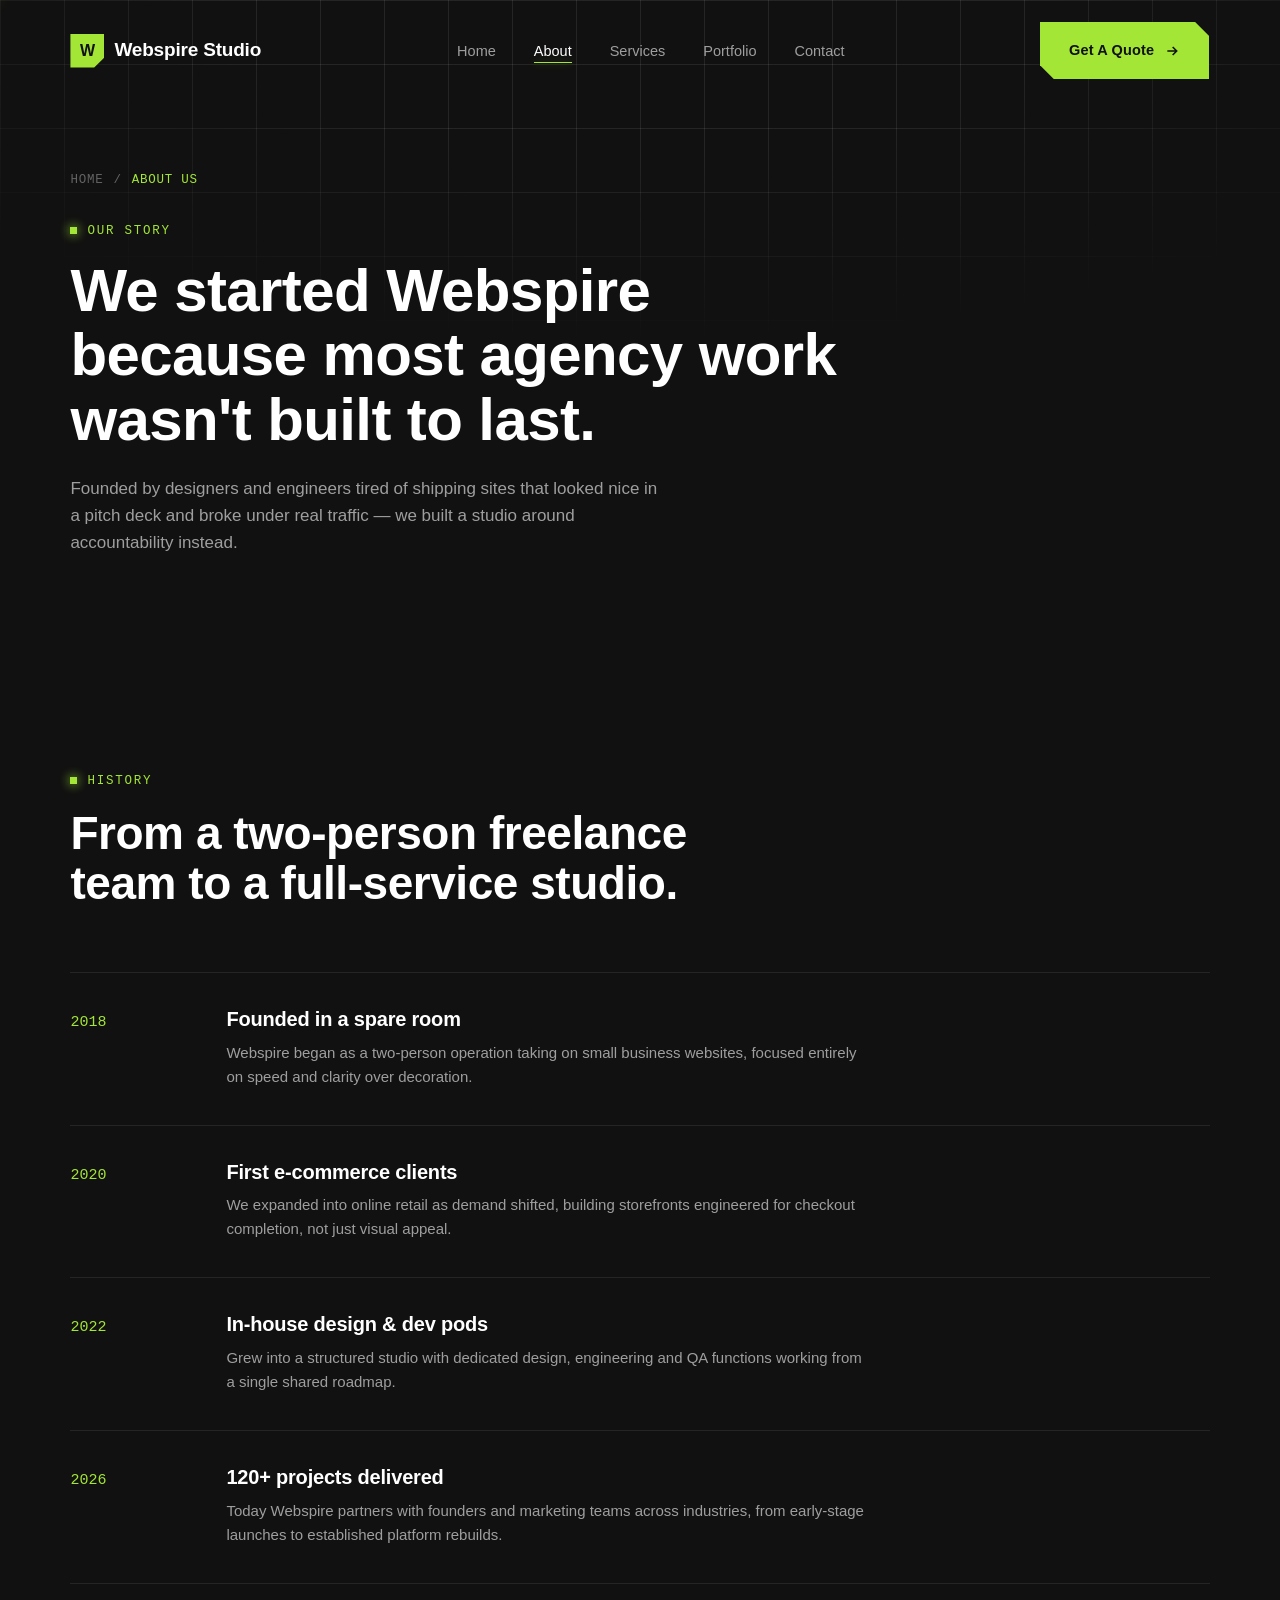
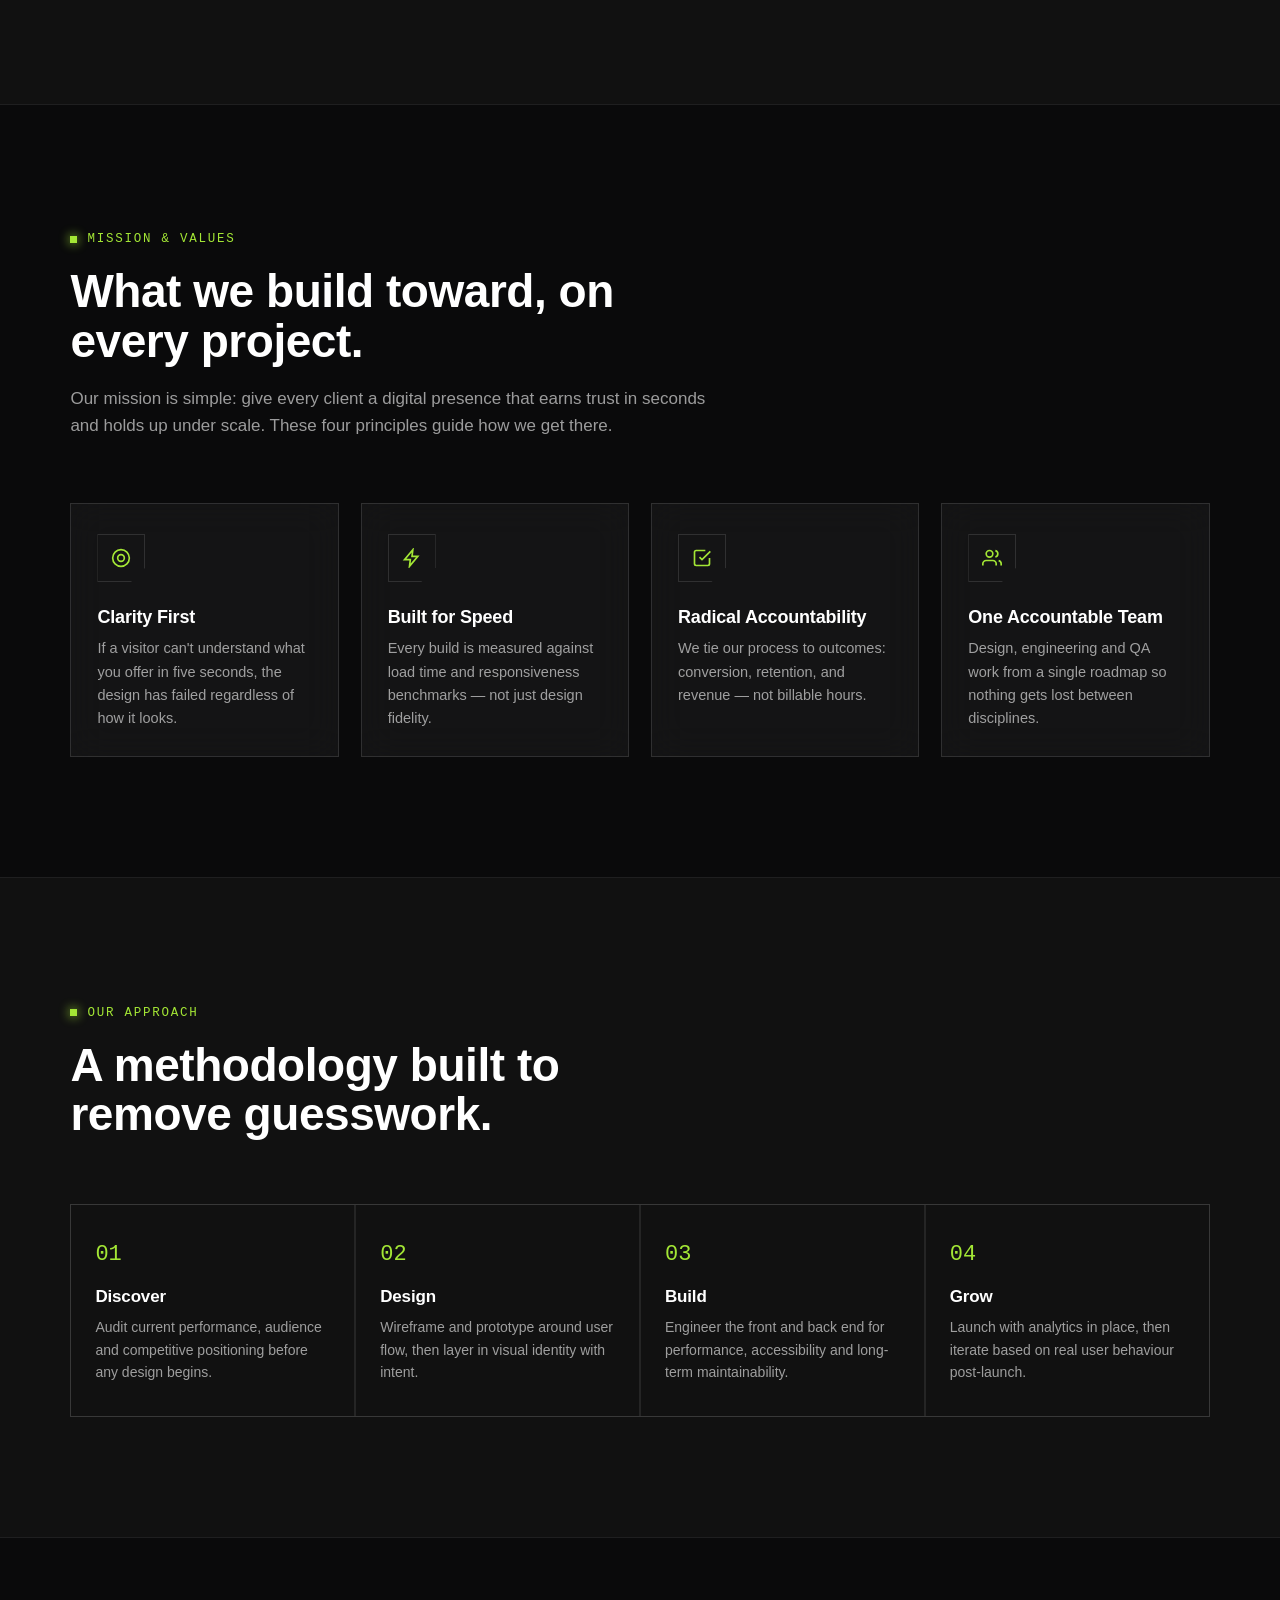
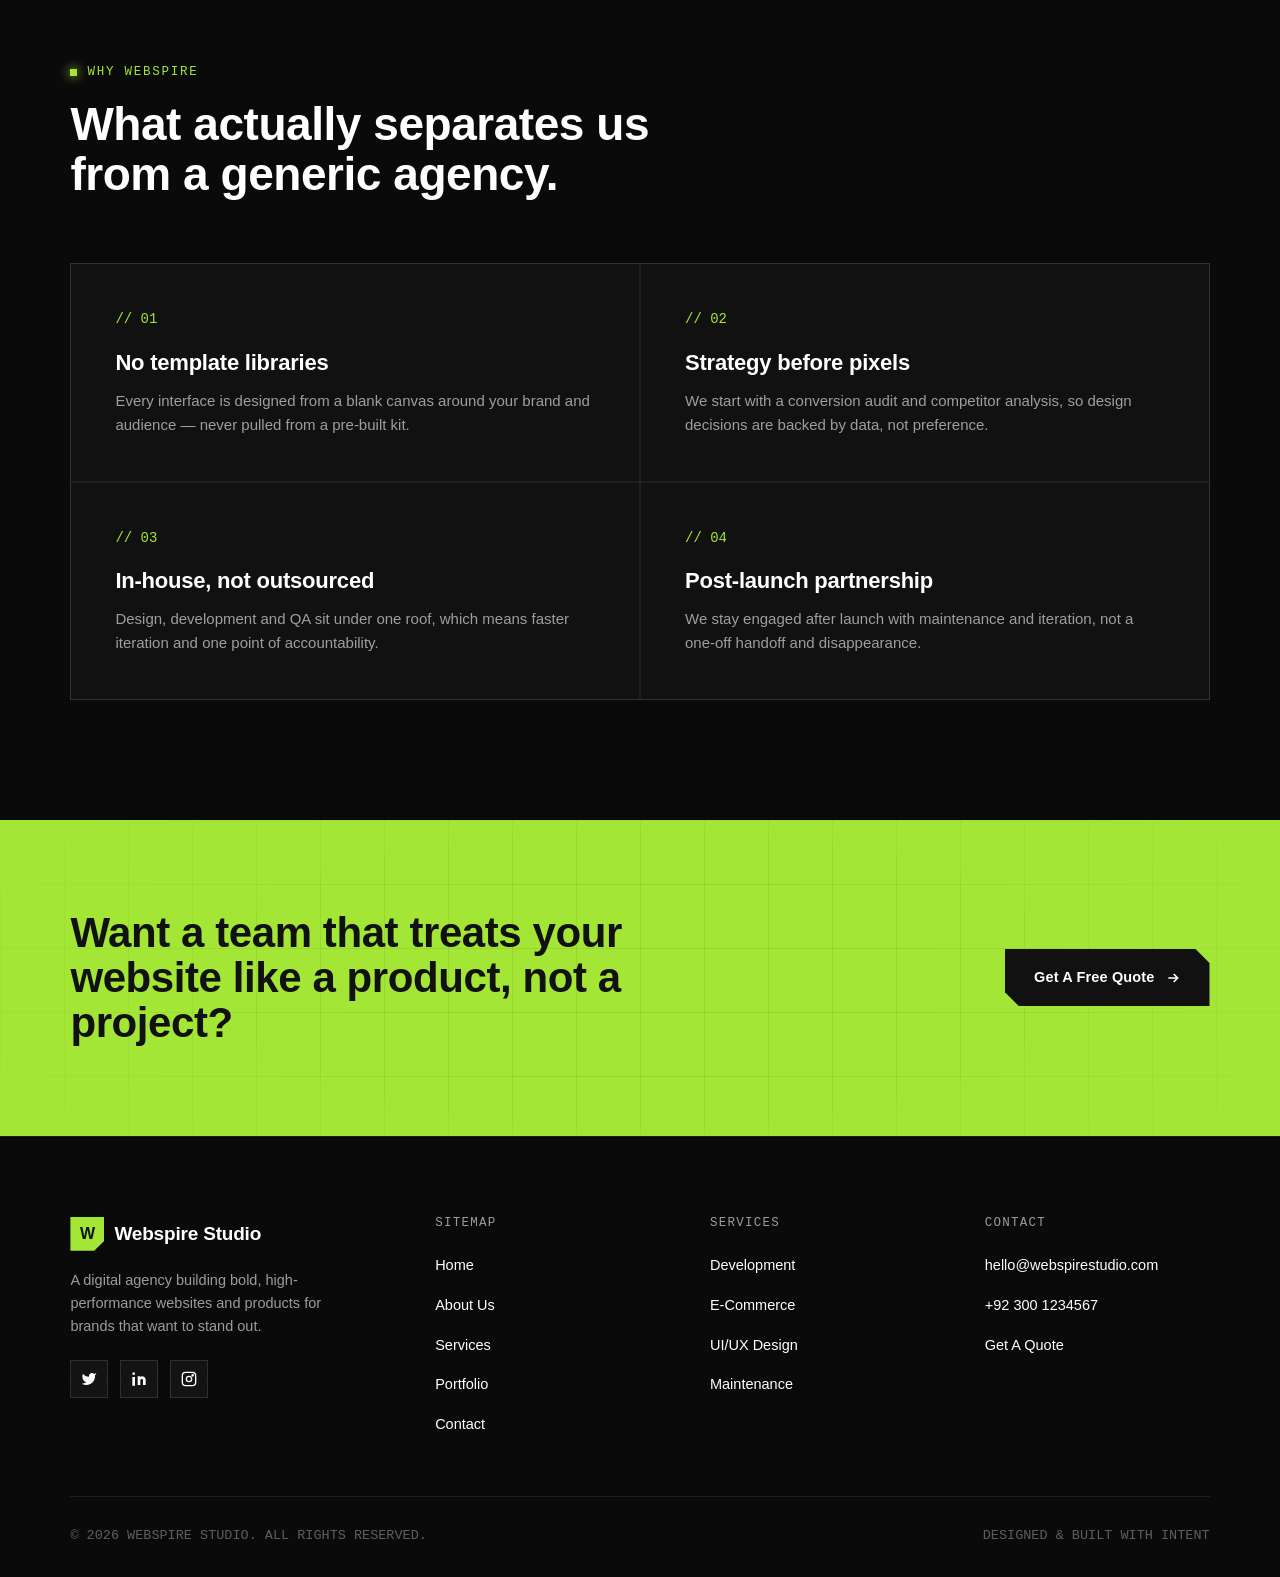
==== commit a6db722c: "Update about.html" ====
--- a/about.html
+++ b/about.html
@@ -1,4 +1,4 @@
-<!-- <!DOCTYPE html>
+ <!DOCTYPE html>
 <html lang="en">
 <head>
 <meta charset="UTF-8">
@@ -203,4 +203,4 @@
 
 <script src="assets/main.js"></script>
 </body>
-</html> -->
+</html> 
